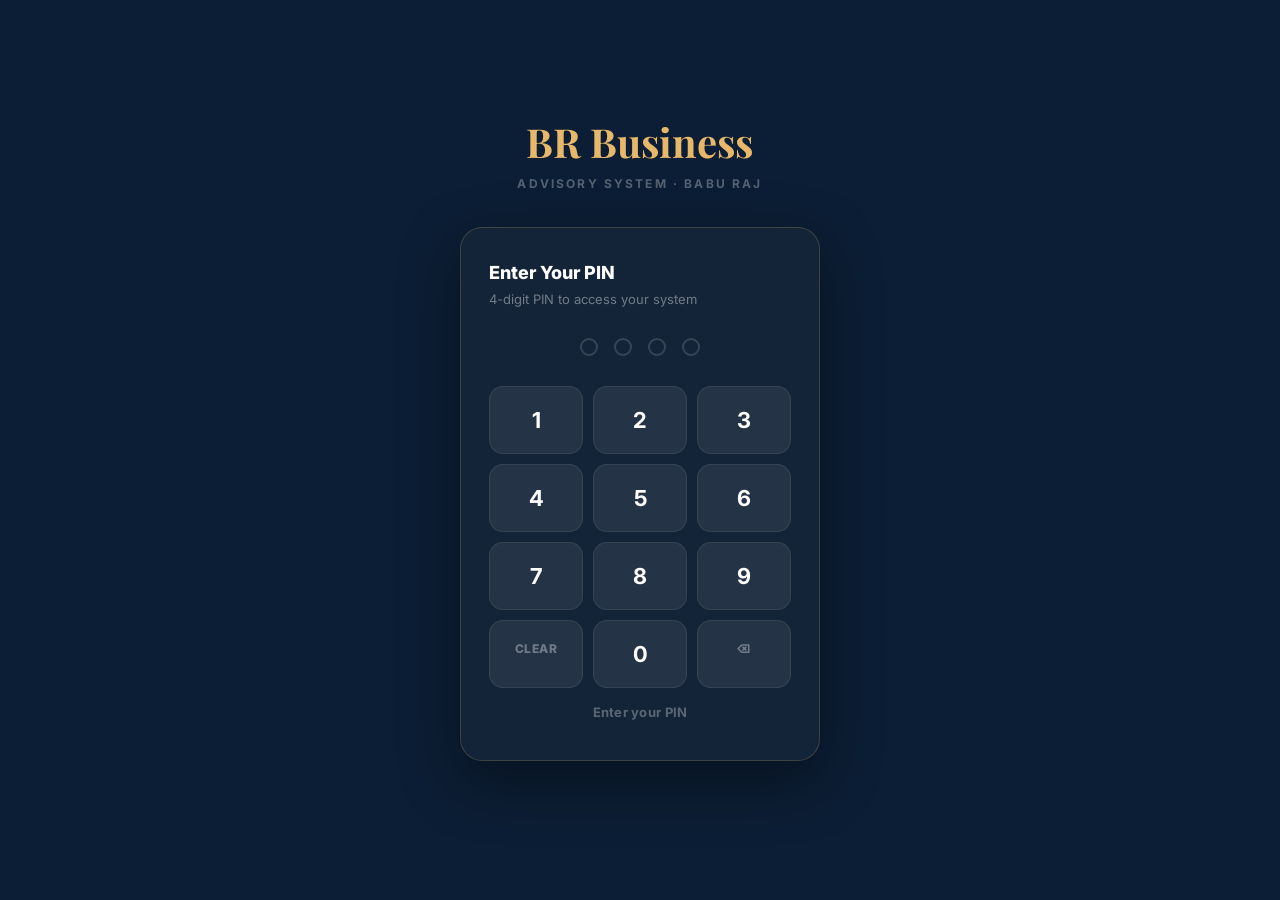
==== calculators.html @ d474d38b "Session 2 — FNA Calculator + Policy Manager" ====
<!DOCTYPE html>
<html lang="en">
<head>
<meta charset="UTF-8">
<meta name="viewport" content="width=device-width,initial-scale=1,maximum-scale=1">
<title>BR Business · Calculators</title>
<link href="https://fonts.googleapis.com/css2?family=Playfair+Display:wght@400;700&family=Inter:wght@400;500;600;700;800&display=swap" rel="stylesheet">
<link rel="stylesheet" href="style.css">
<style>
.calc-hero{background:linear-gradient(135deg,#0F2340,#1A3A5C);border-radius:20px;padding:22px 20px;margin-bottom:16px;color:white;}
.module{background:white;border-radius:16px;border:1.5px solid var(--border);margin-bottom:12px;overflow:hidden;}
.module-head{display:flex;align-items:center;justify-content:space-between;padding:16px 18px;cursor:pointer;user-select:none;}
.module-num{width:32px;height:32px;border-radius:10px;background:var(--navy);color:var(--gold2);font-size:14px;font-weight:800;display:flex;align-items:center;justify-content:center;flex-shrink:0;}
.module-title{font-size:16px;font-weight:800;color:var(--navy);margin-left:12px;flex:1;}
.module-status{font-size:12px;font-weight:700;padding:4px 10px;border-radius:20px;}
.module-body{display:none;padding:0 18px 18px;border-top:1.5px solid var(--border);}
.module-body.open{display:block;}
.result-box{background:linear-gradient(135deg,#0F2340,#1A3A5C);border-radius:14px;padding:18px;margin-top:16px;color:white;}
.result-main{font-family:'Playfair Display',serif;font-size:32px;font-weight:700;color:#E8B86A;line-height:1;}
.result-label{font-size:12px;opacity:0.65;text-transform:uppercase;letter-spacing:0.08em;margin-bottom:6px;font-weight:700;}
.result-sub{font-size:13px;opacity:0.75;margin-top:6px;line-height:1.6;}
.gap-row{display:flex;justify-content:space-between;align-items:center;padding:10px 14px;border-radius:10px;margin-bottom:6px;border:1px solid var(--border);}
.gap-label{font-size:14px;font-weight:700;color:var(--navy);}
.gap-value{font-size:14px;font-weight:800;}
.gap-positive{color:var(--green);}
.gap-negative{color:var(--red);}
.child-block{background:var(--off);border-radius:12px;padding:14px;margin-bottom:10px;border:1px solid var(--border);}
.summary-card{background:linear-gradient(135deg,#0F2340,#1A3A5C);border-radius:20px;padding:22px;color:white;margin-bottom:12px;}
.summary-row{display:flex;justify-content:space-between;align-items:center;padding:10px 0;border-bottom:1px solid rgba(255,255,255,0.08);}
.summary-row:last-child{border-bottom:none;}
.proposal-box{background:linear-gradient(135deg,#1A6B3C,#2E8A52);border-radius:16px;padding:18px;margin-bottom:12px;color:white;}
</style>
</head>
<body>

<div class="toast" id="toast"></div>
<div class="modal-ov" id="mOv">
  <div class="modal"><div class="modal-handle"></div><div id="mBody"></div></div>
</div>

<div class="page">

<!-- CLIENT SELECTOR -->
<div class="st">Client</div>
<div class="card" style="padding:14px;">
  <div style="display:flex;align-items:center;gap:12px;">
    <div style="flex:1;position:relative;">
      <input class="fi" id="clientSearch" placeholder="Search client name..." oninput="searchClient()" autocomplete="off" style="margin-bottom:0;">
      <div id="clientResults" style="display:none;position:absolute;left:0;right:0;background:white;border:1.5px solid var(--border);border-top:none;border-radius:0 0 12px 12px;max-height:180px;overflow-y:auto;z-index:50;box-shadow:0 8px 24px rgba(0,0,0,0.1);"></div>
    </div>
    <button onclick="clearClient()" class="btn btn-o btn-sm">Clear</button>
  </div>
  <div id="selectedClient" style="display:none;margin-top:10px;padding:10px 14px;background:var(--off);border-radius:10px;border:1px solid var(--border);">
    <div style="font-size:15px;font-weight:800;color:var(--navy);" id="scName">—</div>
    <div style="font-size:12px;color:var(--ink3);font-weight:600;margin-top:2px;" id="scSub">—</div>
  </div>
</div>

<!-- HERO -->
<div class="calc-hero">
  <div style="font-size:11px;opacity:0.6;text-transform:uppercase;letter-spacing:0.1em;font-weight:700;margin-bottom:6px;">Financial Needs Analysis</div>
  <div style="font-family:'Playfair Display',serif;font-size:22px;font-weight:700;margin-bottom:6px;">5-Module FNA Calculator</div>
  <div style="font-size:13px;opacity:0.75;line-height:1.7;">Complete all modules then tap Generate Summary to produce a personalised proposal. Save it to the client record with one tap.</div>
</div>

<!-- MODULE 1 — INCOME REPLACEMENT -->
<div class="module" id="mod1">
  <div class="module-head" onclick="toggleMod(1)">
    <div class="module-num">1</div>
    <div class="module-title">Income Replacement</div>
    <span class="module-status" id="s1" style="background:var(--off);color:var(--ink3);">Pending</span>
    <span style="font-size:18px;margin-left:10px;color:var(--ink3);" id="arr1">▼</span>
  </div>
  <div class="module-body" id="mb1">
    <div style="padding-top:16px;">
      <div class="fr2">
        <div class="fg"><label class="fl">Monthly Income (AED)</label><input type="number" class="fi" id="m1_income" placeholder="15000" oninput="calc1()"></div>
        <div class="fg"><label class="fl">Monthly Family Expenses (AED)</label><input type="number" class="fi" id="m1_expenses" placeholder="12000" oninput="calc1()"></div>
      </div>
      <div class="fr2">
        <div class="fg"><label class="fl">Current Age</label><input type="number" class="fi" id="m1_age" placeholder="40" oninput="calc1()"></div>
        <div class="fg"><label class="fl">Age of Youngest Dependant</label><input type="number" class="fi" id="m1_youngest" placeholder="8" oninput="calc1()"></div>
      </div>
      <div class="fr2">
        <div class="fg"><label class="fl">Existing Life Cover (AED)</label><input type="number" class="fi" id="m1_existing" placeholder="0" oninput="calc1()"></div>
        <div class="fg"><label class="fl">Existing Savings (AED)</label><input type="number" class="fi" id="m1_savings" placeholder="0" oninput="calc1()"></div>
      </div>
      <div class="fg">
        <label class="fl">Inflation Rate</label>
        <select class="fs" id="m1_inflation" onchange="calc1()">
          <option value="3.5">UAE Standard — 3.5%</option>
          <option value="4">Conservative — 4%</option>
          <option value="5">Higher — 5%</option>
        </select>
      </div>
      <div id="r1"></div>
    </div>
  </div>
</div>

<!-- MODULE 2 — EDUCATION FUND -->
<div class="module" id="mod2">
  <div class="module-head" onclick="toggleMod(2)">
    <div class="module-num">2</div>
    <div class="module-title">Education Fund</div>
    <span class="module-status" id="s2" style="background:var(--off);color:var(--ink3);">Pending</span>
    <span style="font-size:18px;margin-left:10px;color:var(--ink3);" id="arr2">▼</span>
  </div>
  <div class="module-body" id="mb2">
    <div style="padding-top:16px;">
      <div class="fg">
        <label class="fl">Number of Children</label>
        <div style="display:flex;gap:8px;">
          <button class="btn btn-sm btn-o" onclick="setChildren(1)">1</button>
          <button class="btn btn-sm btn-o" onclick="setChildren(2)">2</button>
          <button class="btn btn-sm btn-o" onclick="setChildren(3)">3</button>
          <button class="btn btn-sm btn-o" onclick="setChildren(4)">4</button>
        </div>
      </div>
      <div id="childrenForms"></div>
      <div id="r2"></div>
    </div>
  </div>
</div>

<!-- MODULE 3 — EMERGENCY FUND -->
<div class="module" id="mod3">
  <div class="module-head" onclick="toggleMod(3)">
    <div class="module-num">3</div>
    <div class="module-title">Emergency Fund Gap</div>
    <span class="module-status" id="s3" style="background:var(--off);color:var(--ink3);">Pending</span>
    <span style="font-size:18px;margin-left:10px;color:var(--ink3);" id="arr3">▼</span>
  </div>
  <div class="module-body" id="mb3">
    <div style="padding-top:16px;">
      <div class="fr2">
        <div class="fg"><label class="fl">Monthly Expenses (AED)</label><input type="number" class="fi" id="m3_exp" placeholder="12000" oninput="calc3()"></div>
        <div class="fg"><label class="fl">Current Liquid Savings (AED)</label><input type="number" class="fi" id="m3_saved" placeholder="0" oninput="calc3()"></div>
      </div>
      <div class="fg">
        <label class="fl">Recommended Buffer</label>
        <select class="fs" id="m3_months" onchange="calc3()">
          <option value="3">3 months (minimum)</option>
          <option value="6" selected>6 months (recommended)</option>
          <option value="12">12 months (secure)</option>
        </select>
      </div>
      <div id="r3"></div>
    </div>
  </div>
</div>

<!-- MODULE 4 — RETIREMENT / RETURN TO HOME -->
<div class="module" id="mod4">
  <div class="module-head" onclick="toggleMod(4)">
    <div class="module-num">4</div>
    <div class="module-title">Retirement / Return-to-Home Fund</div>
    <span class="module-status" id="s4" style="background:var(--off);color:var(--ink3);">Pending</span>
    <span style="font-size:18px;margin-left:10px;color:var(--ink3);" id="arr4">▼</span>
  </div>
  <div class="module-body" id="mb4">
    <div style="padding-top:16px;">
      <div style="background:var(--off);border-radius:10px;padding:12px 14px;margin-bottom:14px;border:1px solid var(--border);">
        <div style="font-size:12px;font-weight:800;color:var(--navy);margin-bottom:4px;">NRI / Expat Planning Note</div>
        <div style="font-size:13px;color:var(--ink3);line-height:1.6;">This module calculates the lump sum needed when you leave UAE — whether for retirement or return to home country. It accounts for the fact that your UAE income stops completely on that day.</div>
      </div>
      <div class="fr2">
        <div class="fg"><label class="fl">Current Age</label><input type="number" class="fi" id="m4_age" placeholder="40" oninput="calc4()"></div>
        <div class="fg"><label class="fl">Target Return/Retirement Age</label><input type="number" class="fi" id="m4_retire" placeholder="60" oninput="calc4()"></div>
      </div>
      <div class="fr2">
        <div class="fg"><label class="fl">Target Monthly Income After (AED)</label><input type="number" class="fi" id="m4_income" placeholder="8000" oninput="calc4()"></div>
        <div class="fg"><label class="fl">Retirement Duration (years)</label><input type="number" class="fi" id="m4_duration" placeholder="25" oninput="calc4()"></div>
      </div>
      <div style="font-size:12px;font-weight:800;color:var(--ink3);text-transform:uppercase;letter-spacing:0.06em;margin:14px 0 8px;">Existing Resources at Retirement</div>
      <div class="fr2">
        <div class="fg"><label class="fl">DEWS / Gratuity (AED)</label><input type="number" class="fi" id="m4_gratuity" placeholder="0" oninput="calc4()"></div>
        <div class="fg"><label class="fl">Property / Assets in Home Country (AED)</label><input type="number" class="fi" id="m4_property" placeholder="0" oninput="calc4()"></div>
      </div>
      <div class="fr2">
        <div class="fg"><label class="fl">Other Savings (AED)</label><input type="number" class="fi" id="m4_other" placeholder="0" oninput="calc4()"></div>
        <div class="fg"><label class="fl">Pension from Home Country (AED/month)</label><input type="number" class="fi" id="m4_pension" placeholder="0" oninput="calc4()"></div>
      </div>
      <div id="r4"></div>
    </div>
  </div>
</div>

<!-- MODULE 5 — COVERAGE GAP SUMMARY -->
<div class="module" id="mod5">
  <div class="module-head" onclick="toggleMod(5)">
    <div class="module-num">5</div>
    <div class="module-title">Coverage Gap Summary</div>
    <span class="module-status" id="s5" style="background:var(--off);color:var(--ink3);">Pending</span>
    <span style="font-size:18px;margin-left:10px;color:var(--ink3);" id="arr5">▼</span>
  </div>
  <div class="module-body" id="mb5">
    <div style="padding-top:16px;">
      <div style="font-size:13px;color:var(--ink3);margin-bottom:14px;line-height:1.6;">Complete Modules 1–4 first. This module pulls together all the gaps into a single client-facing summary with your recommendations.</div>
      <div id="r5"></div>
    </div>
  </div>
</div>

<!-- GENERATE BUTTON -->
<button class="btn btn-g btn-full" onclick="generateSummary()" style="margin-bottom:8px;font-size:16px;padding:16px;">🎯 Generate Complete FNA Summary</button>
<button class="btn btn-o btn-full" onclick="saveToContact()" style="margin-bottom:20px;">💾 Save FNA to Client Record</button>

<!-- SUMMARY OUTPUT -->
<div id="summaryOutput"></div>

</div>

<nav class="nav">
  <button class="nb" onclick="location.href='today.html'"><span class="ni">🏠</span>Today</button>
  <button class="nb" onclick="location.href='crm.html'"><span class="ni">👥</span>CRM</button>
  <button class="nb" onclick="location.href='policies.html'"><span class="ni">📋</span>Policies</button>
  <button class="nb active"><span class="ni">🧮</span>Calculate</button>
  <button class="nb" onclick="comingSoon('Leads')"><span class="ni">🎯</span>Leads</button>
</nav>

<script src="config.js"></script>
<script src="sheets.js"></script>
<script src="logout.js"></script>
<script>

var contacts    = [];
var selectedC   = null;
var numChildren = 2;
var results     = { m1:null, m2:null, m3:null, m4:null };

async function init() {
  await DB.open();
  GS.init();
  contacts = await DB.getAll('contacts');
  setChildren(2);
  toggleMod(1);
}

function comingSoon(n) { toast('📦 ' + n + ' — coming soon'); }

// ── CLIENT SEARCH ─────────────────────────────────
function searchClient() {
  var q   = document.getElementById('clientSearch').value.toLowerCase().trim();
  var res = document.getElementById('clientResults');
  if (q.length < 1) { res.style.display = 'none'; return; }
  var m = contacts.filter(function(c) {
    return c.name.toLowerCase().indexOf(q) > -1 || (c.company||'').toLowerCase().indexOf(q) > -1;
  }).slice(0, 8);
  if (!m.length) { res.style.display = 'none'; return; }
  res.style.display = 'block';
  res.innerHTML = m.map(function(c) {
    return '<div onclick="selectClient(\'' + c.id + '\')" style="padding:12px 16px;cursor:pointer;border-bottom:1px solid var(--border);font-size:14px;font-weight:600;" onmouseover="this.style.background=\'var(--off)\'" onmouseout="this.style.background=\'\'">' +
      c.name + '<span style="color:var(--ink3);font-size:12px;font-weight:400;margin-left:8px;">' + (c.company||'') + '</span></div>';
  }).join('');
}

function selectClient(id) {
  selectedC = contacts.find(function(c) { return c.id === id; });
  document.getElementById('clientResults').style.display = 'none';
  document.getElementById('clientSearch').value = selectedC.name;
  document.getElementById('selectedClient').style.display = 'block';
  document.getElementById('scName').textContent = selectedC.name;
  document.getElementById('scSub').textContent  = (selectedC.company||'') + (selectedC.nationality ? ' · ' + selectedC.nationality : '') + (selectedC.yearsUAE ? ' · ' + selectedC.yearsUAE + ' yrs UAE' : '');
  // Pre-fill where possible
  if (selectedC.incomeBand) document.getElementById('m1_income').value = selectedC.incomeBand;
  var age = selectedC.ageBand ? parseInt(selectedC.ageBand) : 0;
  if (age) { document.getElementById('m1_age').value = age; document.getElementById('m4_age').value = age; }
  var deps = parseInt(selectedC.dependantsUAE || '0') + parseInt(selectedC.dependantsHome || '0');
  if (deps > 0) setChildren(Math.min(deps, 4));
}

function clearClient() {
  selectedC = null;
  document.getElementById('clientSearch').value = '';
  document.getElementById('selectedClient').style.display = 'none';
}

// ── MODULE TOGGLE ─────────────────────────────────
function toggleMod(n) {
  var body = document.getElementById('mb' + n);
  var arr  = document.getElementById('arr' + n);
  var open = body.classList.contains('open');
  body.classList.toggle('open', !open);
  arr.textContent = open ? '▼' : '▲';
}

// ── MODULE 1 — INCOME REPLACEMENT ────────────────
function calc1() {
  var income   = parseFloat(document.getElementById('m1_income').value)   || 0;
  var expenses = parseFloat(document.getElementById('m1_expenses').value) || 0;
  var age      = parseFloat(document.getElementById('m1_age').value)      || 40;
  var youngest = parseFloat(document.getElementById('m1_youngest').value) || 8;
  var existing = parseFloat(document.getElementById('m1_existing').value) || 0;
  var savings  = parseFloat(document.getElementById('m1_savings').value)  || 0;
  var inflation= parseFloat(document.getElementById('m1_inflation').value)|| 3.5;

  if (!income || !expenses) { document.getElementById('r1').innerHTML = ''; return; }

  var yearsNeeded   = Math.max(0, 18 - youngest + (25 - Math.max(25, age)));
  yearsNeeded       = Math.max(yearsNeeded, 10);
  var grossNeed     = expenses * 12 * yearsNeeded * (1 + inflation/100 * yearsNeeded/2);
  var netGap        = Math.max(0, grossNeed - existing - savings);
  var monthlyPremEstimate = Math.round(netGap * 0.002);

  results.m1 = { grossNeed:Math.round(grossNeed), netGap:Math.round(netGap), yearsNeeded:Math.round(yearsNeeded), monthlyPremEstimate:monthlyPremEstimate };
  updateStatus(1, netGap > 0);

  document.getElementById('r1').innerHTML =
    '<div class="result-box">' +
      '<div class="result-label">Income Replacement Gap</div>' +
      '<div class="result-main">AED ' + Math.round(netGap).toLocaleString() + '</div>' +
      '<div class="result-sub">' +
        'Coverage needed for ' + Math.round(yearsNeeded) + ' years · ' +
        'Gross need: AED ' + Math.round(grossNeed).toLocaleString() + '<br>' +
        'Less existing cover + savings: AED ' + (existing + savings).toLocaleString() + '<br>' +
        '<strong>Net gap: AED ' + Math.round(netGap).toLocaleString() + '</strong><br>' +
        'Est. monthly premium: AED ' + monthlyPremEstimate.toLocaleString() +
      '</div>' +
    '</div>' +
    (netGap > 0 ?
      '<div style="background:var(--amber2);border-radius:10px;padding:12px 14px;margin-top:10px;border:1px solid #F5D5A0;">' +
        '<div style="font-size:12px;font-weight:800;color:var(--amber);margin-bottom:4px;">KEY QUESTION FOR CLIENT</div>' +
        '<div style="font-size:13px;color:var(--ink2);font-style:italic;line-height:1.6;">"If you were unable to work tomorrow — how long could your family maintain this lifestyle without your income? Our calculation shows a gap of AED ' + Math.round(netGap).toLocaleString() + '. Would you like to close that gap?"</div>' +
      '</div>' : '');
}

// ── MODULE 2 — EDUCATION FUND ─────────────────────
var EDU_COSTS = {
  india:     { label:'India 🇮🇳',      annual: 30000 },
  uae:       { label:'UAE 🇦🇪',        annual: 65000 },
  uk:        { label:'UK 🇬🇧',         annual: 130000 },
  usa:       { label:'USA 🇺🇸',        annual: 160000 },
  australia: { label:'Australia 🇦🇺',  annual: 110000 },
  canada:    { label:'Canada 🇨🇦',     annual: 95000  },
  custom:    { label:'Custom',          annual: 0      }
};

function setChildren(n) {
  numChildren = n;
  document.querySelectorAll('.ch-count-btn').forEach(function(b) {
    b.style.background = parseInt(b.textContent) === n ? 'var(--navy)' : '';
    b.style.color      = parseInt(b.textContent) === n ? 'white' : '';
  });
  var f = document.getElementById('childrenForms');
  f.innerHTML = '';
  for (var i = 1; i <= n; i++) {
    f.innerHTML += buildChildForm(i);
  }
  document.querySelectorAll('[onclick*="setChildren"]').forEach(function(b) {
    b.style.background = b.textContent.trim() === String(n) ? 'var(--navy)' : '';
    b.style.color      = b.textContent.trim() === String(n) ? 'white' : '';
  });
  calc2();
}

function buildChildForm(i) {
  var opts = Object.keys(EDU_COSTS).map(function(k) {
    return '<option value="' + k + '">' + EDU_COSTS[k].label + ' — AED ' + EDU_COSTS[k].annual.toLocaleString() + '/yr</option>';
  }).join('');
  return '<div class="child-block">' +
    '<div style="font-size:14px;font-weight:800;color:var(--navy);margin-bottom:12px;">Child ' + i + '</div>' +
    '<div class="fr2">' +
      '<div class="fg"><label class="fl">Current Age</label><input type="number" class="fi ch-age" id="c' + i + '_age" placeholder="' + (i*3) + '" oninput="calc2()" min="0" max="17"></div>' +
      '<div class="fg"><label class="fl">University Start Age</label><input type="number" class="fi" id="c' + i + '_uni" placeholder="18" value="18" oninput="calc2()"></div>' +
    '</div>' +
    '<div class="fg"><label class="fl">Study Destination</label>' +
      '<select class="fs" id="c' + i + '_dest" onchange="updateCost(' + i + ')">' + opts + '</select>' +
    '</div>' +
    '<div class="fr2">' +
      '<div class="fg"><label class="fl">Annual Cost (AED)</label><input type="number" class="fi" id="c' + i + '_cost" placeholder="65000" oninput="calc2()"></div>' +
      '<div class="fg"><label class="fl">Study Duration (years)</label><input type="number" class="fi" id="c' + i + '_yrs" placeholder="4" value="4" oninput="calc2()"></div>' +
    '</div>' +
  '</div>';
}

function updateCost(i) {
  var dest = document.getElementById('c' + i + '_dest').value;
  var cost = EDU_COSTS[dest] ? EDU_COSTS[dest].annual : 0;
  if (cost > 0) document.getElementById('c' + i + '_cost').value = cost;
  calc2();
}

function calc2() {
  var totalToday = 0, totalInflated = 0, totalMonthly = 0;
  var childSummaries = [];
  var overlapWarning = false;
  var uniYears = [];

  for (var i = 1; i <= numChildren; i++) {
    var ageEl  = document.getElementById('c' + i + '_age');
    var uniEl  = document.getElementById('c' + i + '_uni');
    var costEl = document.getElementById('c' + i + '_cost');
    var yrsEl  = document.getElementById('c' + i + '_yrs');
    if (!ageEl) continue;
    var age     = parseFloat(ageEl.value)  || 0;
    var uniAge  = parseFloat(uniEl.value)  || 18;
    var cost    = parseFloat(costEl.value) || 65000;
    var dur     = parseFloat(yrsEl.value)  || 4;
    var yrsLeft = Math.max(0, uniAge - age);
    var eduInfl = 0.07;
    var todayCost    = cost * dur;
    var inflatedCost = cost * dur * Math.pow(1 + eduInfl, yrsLeft);
    var monthly      = inflatedCost / Math.max(1, yrsLeft * 12);
    totalToday    += todayCost;
    totalInflated += inflatedCost;
    totalMonthly  += monthly;
    uniYears.push({ start: new Date().getFullYear() + yrsLeft, end: new Date().getFullYear() + yrsLeft + dur });
    childSummaries.push({
      num:i, age:age, uniAge:uniAge, yrsLeft:yrsLeft,
      todayCost:Math.round(todayCost), inflatedCost:Math.round(inflatedCost),
      monthly:Math.round(monthly)
    });
  }
  // Check overlap
  for (var a = 0; a < uniYears.length; a++) {
    for (var b = a+1; b < uniYears.length; b++) {
      if (uniYears[a].start < uniYears[b].end && uniYears[b].start < uniYears[a].end) overlapWarning = true;
    }
  }

  if (!childSummaries.length || totalToday === 0) { document.getElementById('r2').innerHTML = ''; return; }

  results.m2 = { totalToday:Math.round(totalToday), totalInflated:Math.round(totalInflated), totalMonthly:Math.round(totalMonthly), children:childSummaries };
  updateStatus(2, true);

  var html = '<div class="result-box" style="margin-top:16px;">' +
    '<div class="result-label">Total Education Liability</div>' +
    '<div class="result-main">AED ' + Math.round(totalInflated).toLocaleString() + '</div>' +
    '<div class="result-sub">Today\'s money: AED ' + Math.round(totalToday).toLocaleString() + '<br>Monthly savings needed: AED ' + Math.round(totalMonthly).toLocaleString() + '</div>' +
  '</div>';

  childSummaries.forEach(function(c) {
    html += '<div style="background:var(--off);border-radius:10px;padding:12px 14px;margin-top:8px;border:1px solid var(--border);">' +
      '<div style="font-size:13px;font-weight:800;color:var(--navy);margin-bottom:4px;">Child ' + c.num + ' — ' + c.yrsLeft + ' years until university</div>' +
      '<div style="font-size:13px;color:var(--ink2);">Inflated cost: AED ' + c.inflatedCost.toLocaleString() + ' · Monthly: AED ' + c.monthly.toLocaleString() + '</div>' +
    '</div>';
  });

  if (overlapWarning) {
    html += '<div style="background:var(--red2);border-radius:10px;padding:12px 14px;margin-top:8px;border:1px solid #F5C0C0;">' +
      '<div style="font-size:12px;font-weight:800;color:var(--red);margin-bottom:4px;">⚠️ OVERLAP DETECTED</div>' +
      '<div style="font-size:13px;color:var(--ink2);">Two or more children will be in university at the same time. Peak monthly cost doubles during this period. Plan for this now.</div>' +
    '</div>';
  }
  document.getElementById('r2').innerHTML = html;
}

// ── MODULE 3 — EMERGENCY FUND ─────────────────────
function calc3() {
  var exp    = parseFloat(document.getElementById('m3_exp').value)   || 0;
  var saved  = parseFloat(document.getElementById('m3_saved').value) || 0;
  var months = parseFloat(document.getElementById('m3_months').value)|| 6;
  if (!exp) { document.getElementById('r3').innerHTML = ''; return; }
  var target = exp * months;
  var gap    = Math.max(0, target - saved);
  results.m3 = { target:Math.round(target), saved:Math.round(saved), gap:Math.round(gap), months:months };
  updateStatus(3, true);
  document.getElementById('r3').innerHTML =
    '<div class="result-box" style="margin-top:16px;">' +
      '<div class="result-label">Emergency Fund Gap</div>' +
      '<div class="result-main">AED ' + Math.round(gap).toLocaleString() + '</div>' +
      '<div class="result-sub">' +
        'Target (' + months + ' months): AED ' + Math.round(target).toLocaleString() + '<br>' +
        'Currently saved: AED ' + Math.round(saved).toLocaleString() + '<br>' +
        (gap > 0 ? '<strong>Gap to close: AED ' + Math.round(gap).toLocaleString() + '</strong>' : '✅ Emergency fund is adequate') +
      '</div>' +
    '</div>';
}

// ── MODULE 4 — RETIREMENT ─────────────────────────
function calc4() {
  var age      = parseFloat(document.getElementById('m4_age').value)     || 40;
  var retire   = parseFloat(document.getElementById('m4_retire').value)  || 60;
  var income   = parseFloat(document.getElementById('m4_income').value)  || 8000;
  var duration = parseFloat(document.getElementById('m4_duration').value)|| 25;
  var gratuity = parseFloat(document.getElementById('m4_gratuity').value)|| 0;
  var property = parseFloat(document.getElementById('m4_property').value)|| 0;
  var other    = parseFloat(document.getElementById('m4_other').value)   || 0;
  var pension  = parseFloat(document.getElementById('m4_pension').value) || 0;
  if (!income) { document.getElementById('r4').innerHTML = ''; return; }
  var yearsToRetire = Math.max(0, retire - age);
  var inflatedIncome= income * Math.pow(1.035, yearsToRetire);
  var pensionLumpsum= pension * 12 * duration;
  var totalNeed     = inflatedIncome * 12 * duration;
  var totalResources= gratuity + property + other + pensionLumpsum;
  var gap           = Math.max(0, totalNeed - totalResources);
  var monthlyNeeded = gap / Math.max(1, yearsToRetire * 12);
  results.m4 = { totalNeed:Math.round(totalNeed), totalResources:Math.round(totalResources), gap:Math.round(gap), monthlyNeeded:Math.round(monthlyNeeded), yearsToRetire:yearsToRetire };
  updateStatus(4, true);
  document.getElementById('r4').innerHTML =
    '<div class="result-box" style="margin-top:16px;">' +
      '<div class="result-label">Retirement / Return-to-Home Gap</div>' +
      '<div class="result-main">AED ' + Math.round(gap).toLocaleString() + '</div>' +
      '<div class="result-sub">' +
        'Years to retirement: ' + yearsToRetire + '<br>' +
        'Total fund needed: AED ' + Math.round(totalNeed).toLocaleString() + '<br>' +
        'Existing resources: AED ' + Math.round(totalResources).toLocaleString() + '<br>' +
        '<strong>Gap: AED ' + Math.round(gap).toLocaleString() + '</strong><br>' +
        'Monthly savings needed: AED ' + Math.round(monthlyNeeded).toLocaleString() +
      '</div>' +
    '</div>';
}

// ── MODULE 5 + SUMMARY ────────────────────────────
function updateStatus(n, done) {
  var el = document.getElementById('s' + n);
  el.textContent = done ? 'Done ✓' : 'Pending';
  el.style.background = done ? 'var(--green2)' : 'var(--off)';
  el.style.color      = done ? 'var(--green)' : 'var(--ink3)';
  showMod5Preview();
}

function showMod5Preview() {
  var el  = document.getElementById('r5');
  var any = results.m1 || results.m2 || results.m3 || results.m4;
  if (!any) { el.innerHTML = '<div style="font-size:13px;color:var(--ink3);">Complete modules above to see summary here.</div>'; return; }

  var rows = '';
  if (results.m1) rows += gapRow('Income Replacement', results.m1.netGap);
  if (results.m2) rows += gapRow('Education Fund', results.m2.totalInflated);
  if (results.m3) rows += gapRow('Emergency Fund', results.m3.gap);
  if (results.m4) rows += gapRow('Retirement Fund', results.m4.gap);

  var total = (results.m1 ? results.m1.netGap : 0) +
              (results.m2 ? results.m2.totalInflated : 0) +
              (results.m3 ? results.m3.gap : 0) +
              (results.m4 ? results.m4.gap : 0);

  el.innerHTML = rows +
    '<div class="gap-row" style="background:var(--navy);margin-top:4px;">' +
      '<div style="font-size:15px;font-weight:800;color:white;">TOTAL PROTECTION GAP</div>' +
      '<div style="font-size:18px;font-weight:800;color:#E8B86A;">AED ' + Math.round(total).toLocaleString() + '</div>' +
    '</div>';
  updateStatus(5, total > 0);
}

function gapRow(label, value) {
  return '<div class="gap-row">' +
    '<div class="gap-label">' + label + '</div>' +
    '<div class="gap-value ' + (value > 0 ? 'gap-negative' : 'gap-positive') + '">AED ' + Math.round(value||0).toLocaleString() + '</div>' +
  '</div>';
}

function generateSummary() {
  var total = (results.m1 ? results.m1.netGap : 0) +
              (results.m2 ? results.m2.totalInflated : 0) +
              (results.m3 ? results.m3.gap : 0) +
              (results.m4 ? results.m4.gap : 0);

  if (total === 0) { toast('Complete at least one module first'); return; }

  var clientName = selectedC ? selectedC.name : 'Your Client';
  var recPremium = Math.round((results.m1 ? results.m1.monthlyPremEstimate : 0) +
                              (results.m2 ? results.m2.totalMonthly * 0.5 : 0) +
                              (results.m3 ? results.m3.gap / 60 : 0) +
                              (results.m4 ? results.m4.monthlyNeeded * 0.3 : 0));

  var html =
    '<div class="summary-card">' +
      '<div style="font-size:11px;opacity:0.6;text-transform:uppercase;letter-spacing:0.1em;font-weight:700;margin-bottom:6px;">Financial Needs Analysis</div>' +
      '<div style="font-family:Playfair Display,serif;font-size:24px;font-weight:700;margin-bottom:4px;">' + clientName + '</div>' +
      '<div style="font-size:12px;opacity:0.6;margin-bottom:18px;">' + new Date().toLocaleDateString('en-GB',{day:'numeric',month:'long',year:'numeric'}) + ' · Prepared by Babu Raj · Cert CII 99%</div>' +
      (results.m1 ? '<div class="summary-row"><span style="opacity:0.75;font-size:14px;">Income Replacement Gap</span><span style="font-weight:800;color:#E8B86A;">AED ' + results.m1.netGap.toLocaleString() + '</span></div>' : '') +
      (results.m2 ? '<div class="summary-row"><span style="opacity:0.75;font-size:14px;">Education Fund (' + results.m2.children.length + ' child' + (results.m2.children.length>1?'ren':'') + ')</span><span style="font-weight:800;color:#E8B86A;">AED ' + results.m2.totalInflated.toLocaleString() + '</span></div>' : '') +
      (results.m3 ? '<div class="summary-row"><span style="opacity:0.75;font-size:14px;">Emergency Fund Gap</span><span style="font-weight:800;color:#E8B86A;">AED ' + results.m3.gap.toLocaleString() + '</span></div>' : '') +
      (results.m4 ? '<div class="summary-row"><span style="opacity:0.75;font-size:14px;">Retirement / Return-to-Home</span><span style="font-weight:800;color:#E8B86A;">AED ' + results.m4.gap.toLocaleString() + '</span></div>' : '') +
      '<div class="summary-row" style="border-top:1px solid rgba(255,255,255,0.2);padding-top:14px;margin-top:4px;">' +
        '<span style="font-size:16px;font-weight:800;">TOTAL PROTECTION GAP</span>' +
        '<span style="font-family:Playfair Display,serif;font-size:28px;font-weight:700;color:#E8B86A;">AED ' + Math.round(total).toLocaleString() + '</span>' +
      '</div>' +
    '</div>' +
    '<div class="proposal-box">' +
      '<div style="font-size:11px;opacity:0.8;text-transform:uppercase;letter-spacing:0.1em;font-weight:700;margin-bottom:10px;">My Recommendation</div>' +
      '<div style="font-size:14px;line-height:1.8;margin-bottom:16px;">Based on your complete financial picture, I recommend addressing your protection gap with a structured plan starting at <strong>AED ' + recPremium.toLocaleString() + '/month</strong>. This is approximately <strong>' + (selectedC && selectedC.incomeBand ? Math.round(recPremium/parseFloat(selectedC.incomeBand)*100) : '?') + '%</strong> of your monthly income — within the recommended 10–15% range.</div>' +
      '<div style="font-size:13px;opacity:0.9;font-style:italic;">"Does this feel like the right protection for your family?"</div>' +
    '</div>' +
    '<div style="display:flex;gap:8px;flex-wrap:wrap;">' +
      (selectedC && selectedC.phone ?
        '<a href="' + U.waLink(selectedC.phone, 'Dear ' + clientName + ', here is a summary of your Financial Needs Analysis completed today. Your total protection gap is AED ' + Math.round(total).toLocaleString() + '. I will send the full details shortly. — Babu Raj, Cert CII') + '" target="_blank" class="btn btn-wa">💬 WhatsApp Summary</a>' : '') +
      '<button onclick="saveToContact()" class="btn btn-p">💾 Save to Record</button>' +
      '<button onclick="resetFNA()" class="btn btn-o">🔄 New FNA</button>' +
    '</div>';

  document.getElementById('summaryOutput').innerHTML = html;
  document.getElementById('summaryOutput').scrollIntoView({behavior:'smooth'});
  toast('✅ FNA Summary generated');
}

async function saveToContact() {
  if (!selectedC) { toast('Please select a client first'); return; }
  var total = (results.m1 ? results.m1.netGap : 0) +
              (results.m2 ? results.m2.totalInflated : 0) +
              (results.m3 ? results.m3.gap : 0) +
              (results.m4 ? results.m4.gap : 0);
  var fna = {
    id: U.id(), contactId: selectedC.id, contactName: selectedC.name,
    date: U.today(), incomeGap: results.m1 ? results.m1.netGap : 0,
    educationGap: results.m2 ? results.m2.totalInflated : 0,
    emergencyGap: results.m3 ? results.m3.gap : 0,
    retirementGap: results.m4 ? results.m4.gap : 0,
    totalGap: Math.round(total), created: new Date().toISOString()
  };
  await DB.put('fna', fna);
  GS.addToQueue('append', SHEETS.fna, [fna.id, fna.contactId, fna.contactName, fna.date, fna.incomeGap, fna.educationGap, fna.emergencyGap, fna.retirementGap, fna.totalGap, '', '', '', '', '', '']);
  // Log interaction
  var log = { id:U.id(), contactId:selectedC.id, contact:selectedC.name, date:U.today(), time:U.now(), dayOfWeek:U.dayOfWeek(), hora:getHora().current.name, channel:'Meeting', tags:['Needs FNA','FNA Completed'], note:'FNA completed. Total protection gap: AED ' + Math.round(total).toLocaleString(), next:'Present proposal', followup:'', created:new Date().toISOString() };
  await DB.put('logs', log);
  toast('✅ FNA saved to ' + selectedC.name + '\'s record');
}

function resetFNA() {
  results = {m1:null,m2:null,m3:null,m4:null};
  ['m1_income','m1_expenses','m1_age','m1_youngest','m1_existing','m1_savings',
   'm3_exp','m3_saved','m4_age','m4_retire','m4_income','m4_duration',
   'm4_gratuity','m4_property','m4_other','m4_pension'].forEach(function(id) {
    var el = document.getElementById(id); if (el) el.value = '';
  });
  [1,2,3,4,5].forEach(function(n) {
    document.getElementById('r'+n).innerHTML = '';
    updateStatus(n, false);
  });
  document.getElementById('summaryOutput').innerHTML = '';
  setChildren(2);
  toast('FNA reset');
}

function openMod(html)  { document.getElementById('mBody').innerHTML = html; document.getElementById('mOv').classList.add('open'); }
function closeMod()     { document.getElementById('mOv').classList.remove('open'); }
document.getElementById('mOv').addEventListener('click', function(e) { if (e.target === document.getElementById('mOv')) closeMod(); });
function toast(msg, dur) { dur=dur||2500; var t=document.getElementById('toast'); t.textContent=msg; t.classList.add('show'); setTimeout(function(){t.classList.remove('show');},dur); }

init();
</script>
</body>
</html>
---- style.css ----
/* ═══════════════════════════════════════════════════
   BR BUSINESS SYSTEM — MASTER STYLESHEET v2
   Sharp · Professional · High Contrast
   ═══════════════════════════════════════════════════ */

:root {
  /* Core palette */
  --navy:   #0F2340;
  --navy2:  #1A3A5C;
  --navy3:  #244E7A;
  --gold:   #D4922A;
  --gold2:  #E8B86A;
  --gold3:  #F5D898;
  --white:  #FFFFFF;
  --off:    #F4F0EA;
  --bg:     #EEE8DE;
  --bg2:    #F9F6F1;
  --ink:    #0A0A0A;
  --ink2:   #1A1A1A;
  --ink3:   #4A4A4A;
  --ink4:   #888888;
  --border: rgba(10,10,10,0.12);
  --shadow: rgba(10,10,10,0.10);

  /* Status colours */
  --green:  #1A6B3C;
  --green2: #E6F4EC;
  --amber:  #B5610A;
  --amber2: #FEF3E6;
  --red:    #A01A1A;
  --red2:   #FDEAEA;
  --blue:   #1A3A7A;
  --blue2:  #E6EEFF;
  --sage:   #2A6B4A;
  --purple: #4A1A7A;

  /* External */
  --wa:     #128C7E;
  --wa2:    #E6F7F5;
  --li:     #0A66C2;
  --li2:    #E6F0FB;

  /* Spacing */
  --r20:    20px;
  --r16:    16px;
  --r12:    12px;
  --r8:     8px;
}

* { box-sizing:border-box; margin:0; padding:0; -webkit-tap-highlight-color:transparent; }
html { scroll-behavior:smooth; }

body {
  background: var(--bg);
  color: var(--ink);
  font-family: 'Inter', 'Nunito', sans-serif;
  font-size: 15px;
  line-height: 1.6;
  min-height: 100vh;
  padding-bottom: 80px;
  -webkit-font-smoothing: antialiased;
}

/* ── NAVIGATION ─────────────────────────────────────── */
.nav {
  position: fixed; bottom:0; left:0; right:0;
  background: var(--navy);
  display: flex; z-index:100;
  box-shadow: 0 -1px 0 rgba(255,255,255,0.06), 0 -4px 24px rgba(0,0,0,0.35);
  padding-bottom: env(safe-area-inset-bottom);
}
.nb {
  flex:1; padding:11px 4px 9px;
  text-align:center;
  color: rgba(255,255,255,0.35);
  font-size: 10px; font-weight:700;
  letter-spacing: 0.06em; text-transform:uppercase;
  cursor:pointer; border:none; background:none;
  transition: all 0.2s; font-family:inherit;
}
.nb.active { color: var(--gold2); }
.nb:active { opacity:0.7; }
.ni {
  font-size:20px; display:block;
  margin-bottom:3px; line-height:1;
}

/* ── LOGOUT BUTTON ──────────────────────────────────── */
.logout-btn {
  position: fixed; top:14px; right:14px;
  background: rgba(255,255,255,0.08);
  border: 1px solid rgba(255,255,255,0.15);
  border-radius: 20px; padding:5px 12px;
  color: rgba(255,255,255,0.6);
  font-size:12px; font-weight:700;
  cursor:pointer; z-index:50;
  font-family:inherit;
  display:none;
}
.logout-btn.visible { display:block; }

/* ── PAGE ───────────────────────────────────────────── */
.page { padding:16px 16px 20px; max-width:640px; margin:0 auto; }

/* ── TABS ───────────────────────────────────────────── */
.tabs {
  display:flex; gap:6px; margin-bottom:16px;
  overflow-x:auto; padding-bottom:2px;
  -webkit-overflow-scrolling:touch;
  scrollbar-width:none;
}
.tabs::-webkit-scrollbar { display:none; }
.tab {
  padding:9px 16px; border-radius:24px;
  font-size:13px; font-weight:700;
  white-space:nowrap; cursor:pointer;
  border: 1.5px solid var(--border);
  background: var(--white); color: var(--ink3);
  transition: all 0.18s; flex-shrink:0;
  letter-spacing:0.01em;
}
.tab.active {
  background: var(--navy); color: var(--white);
  border-color: var(--navy);
  box-shadow: 0 2px 8px rgba(15,35,64,0.25);
}
.panel { display:none; }
.panel.active { display:block; }

/* ── TOGGLE ─────────────────────────────────────────── */
.toggle-bar {
  display:flex; background:var(--navy);
  border-radius:14px; padding:4px; margin-bottom:16px;
  box-shadow: 0 2px 12px rgba(15,35,64,0.2);
}
.toggle-btn {
  flex:1; padding:11px; text-align:center;
  border-radius:11px;
  font-size:13px; font-weight:700;
  cursor:pointer; border:none;
  background:transparent; color:rgba(255,255,255,0.4);
  transition:all 0.18s; font-family:inherit;
  letter-spacing:0.01em;
}
.toggle-btn.active {
  background: var(--gold);
  color: var(--white);
  box-shadow: 0 2px 8px rgba(212,146,42,0.4);
}

/* ── CARDS ──────────────────────────────────────────── */
.card {
  background: var(--white);
  border-radius: var(--r16);
  padding: 18px; margin-bottom:12px;
  border: 1px solid var(--border);
  box-shadow: 0 1px 4px var(--shadow), 0 4px 16px rgba(0,0,0,0.04);
}
.card-t {
  font-family: 'Playfair Display', serif;
  font-size:20px; font-weight:700;
  color: var(--navy); margin-bottom:6px;
  letter-spacing:-0.3px;
}
.card-s {
  font-size:13px; color:var(--ink3);
  margin-bottom:14px; line-height:1.6;
}

/* ── HERO ───────────────────────────────────────────── */
.hero {
  border-radius: var(--r20);
  padding: 22px 20px;
  margin-bottom: 14px;
  color: var(--white);
  position:relative; overflow:hidden;
}
.hero::after {
  content:''; position:absolute;
  top:-60px; right:-60px;
  width:180px; height:180px;
  background:rgba(255,255,255,0.04);
  border-radius:50%;
}

/* ── SECTION TITLES ─────────────────────────────────── */
.st {
  font-size:11px; font-weight:800;
  letter-spacing:0.1em; text-transform:uppercase;
  color: var(--ink3); margin:20px 0 10px;
  display:flex; align-items:center; gap:10px;
}
.st::after {
  content:''; flex:1; height:1.5px;
  background: var(--border);
}

/* ── STATS ──────────────────────────────────────────── */
.stats2 { display:grid; grid-template-columns:1fr 1fr; gap:8px; margin-bottom:12px; }
.stats4 { display:grid; grid-template-columns:repeat(4,1fr); gap:6px; margin-bottom:12px; }
.stats5 { display:grid; grid-template-columns:repeat(5,1fr); gap:6px; margin-bottom:12px; }
.stat {
  background: var(--off);
  border-radius: var(--r12);
  padding: 14px 10px; text-align:center;
  border: 1px solid var(--border);
}
.sv {
  font-family:'Playfair Display',serif;
  font-size:24px; font-weight:700;
  color: var(--gold); line-height:1;
}
.sl {
  font-size:11px; color:var(--ink3);
  margin-top:5px; font-weight:600;
  letter-spacing:0.02em; line-height:1.3;
}

/* ── FORMS ──────────────────────────────────────────── */
.fg { margin-bottom:14px; }
.fl {
  font-size:11px; font-weight:800;
  color: var(--ink3); text-transform:uppercase;
  letter-spacing:0.08em; margin-bottom:6px;
  display:block;
}
.fi, .fs, .ft {
  width:100%; padding:13px 15px;
  border: 1.5px solid var(--border);
  border-radius: var(--r12);
  font-family:'Inter',sans-serif;
  font-size:15px; font-weight:500;
  color: var(--ink); background: var(--white);
  outline:none; transition:border-color 0.18s;
}
.fi:focus, .fs:focus, .ft:focus {
  border-color: var(--navy2);
  box-shadow: 0 0 0 3px rgba(26,58,92,0.1);
}
.ft { resize:vertical; min-height:80px; }
.fr2 { display:grid; grid-template-columns:1fr 1fr; gap:12px; }

/* ── BUTTONS ────────────────────────────────────────── */
.btn {
  padding:13px 20px; border-radius:var(--r12);
  font-family:'Inter',sans-serif;
  font-size:15px; font-weight:700;
  cursor:pointer; border:none;
  transition:all 0.15s; display:inline-block;
  text-align:center; letter-spacing:0.01em;
}
.btn:active { transform:scale(0.97); opacity:0.9; }
.btn-full { width:100%; display:block; }
.btn-p  { background:var(--navy);  color:var(--white); box-shadow:0 2px 8px rgba(15,35,64,0.25); }
.btn-g  { background:var(--gold);  color:var(--white); box-shadow:0 2px 8px rgba(212,146,42,0.3); }
.btn-s  { background:var(--sage);  color:var(--white); }
.btn-r  { background:var(--red);   color:var(--white); }
.btn-wa { background:var(--wa);    color:var(--white); }
.btn-li { background:var(--li);    color:var(--white); }
.btn-o  { background:transparent;  border:1.5px solid var(--border); color:var(--ink2); }
.btn-sm { padding:8px 14px; font-size:13px; border-radius:var(--r8); }
.btn-xs { padding:5px 10px; font-size:11px; border-radius:6px; }
.btn-row { display:flex; gap:8px; margin-top:10px; flex-wrap:wrap; }

/* ── ACTION BUTTONS ─────────────────────────────────── */
.act-btn {
  display:inline-flex; align-items:center;
  justify-content:center; gap:5px;
  padding:9px 14px; border-radius:var(--r8);
  font-size:13px; font-weight:700;
  cursor:pointer; border:none; text-decoration:none;
  transition:all 0.15s; font-family:inherit;
}
.act-btn:active { transform:scale(0.96); }
.act-wa   { background:var(--wa2); color:var(--wa); }
.act-call { background:var(--blue2); color:var(--blue); }
.act-log  { background:var(--off); color:var(--ink2); border:1px solid var(--border); }
.act-fna  { background:var(--amber2); color:var(--amber); }

/* ── BADGES ─────────────────────────────────────────── */
.badge {
  display:inline-block; padding:4px 11px;
  border-radius:20px; font-size:11px;
  font-weight:800; text-transform:uppercase;
  letter-spacing:0.05em;
}
.b-cold     { background:var(--blue2);   color:var(--blue); }
.b-warm     { background:var(--amber2);  color:var(--amber); }
.b-hot      { background:var(--red2);    color:var(--red); }
.b-client   { background:var(--green2);  color:var(--green); }
.b-referral { background:#F0E6FF;        color:var(--purple); }
.b-proposal { background:var(--amber2);  color:var(--amber); }
.b-green    { background:var(--green2);  color:var(--green); }
.b-red      { background:var(--red2);    color:var(--red); }
.b-amber    { background:var(--amber2);  color:var(--amber); }
.b-blue     { background:var(--blue2);   color:var(--blue); }

/* ── CONTACT CARD ───────────────────────────────────── */
.cc {
  background: var(--white);
  border: 1.5px solid var(--border);
  border-radius: var(--r16);
  padding:16px; margin-bottom:10px;
  box-shadow: 0 2px 8px rgba(0,0,0,0.04);
}
.cc-name { font-size:17px; font-weight:800; color:var(--navy); letter-spacing:-0.2px; }
.cc-sub  { font-size:13px; color:var(--ink3); margin-top:2px; font-weight:500; }
.cc-score {
  display:flex; align-items:center; justify-content:center;
  width:40px; height:40px; border-radius:10px;
  font-size:15px; font-weight:800; flex-shrink:0;
}
.score-high { background:var(--green2); color:var(--green); }
.score-mid  { background:var(--amber2); color:var(--amber); }
.score-low  { background:var(--off);    color:var(--ink3); }

/* ── PRODUCT TAGS ───────────────────────────────────── */
.prod-b {
  display:inline-block; padding:3px 9px;
  border-radius:6px; font-size:11px;
  font-weight:700; margin:2px;
  letter-spacing:0.02em;
}
.p-life { background:#E6EEFF; color:#1A3A7A; }
.p-inv  { background:#E6F4EC; color:#1A6B3C; }
.p-sav  { background:#FEF3E6; color:#B5610A; }
.p-sme  { background:#FDE6F0; color:#7A1A4A; }
.p-grp  { background:#E6F0FF; color:#1A3A7A; }

/* ── LOG ITEMS ──────────────────────────────────────── */
.log-item {
  padding:14px;
  border-bottom:1px solid var(--border);
}
.log-item:last-child { border-bottom:none; }
.log-d { font-size:11px; color:var(--ink4); margin-bottom:3px; font-weight:600; letter-spacing:0.04em; }
.log-c { font-size:15px; font-weight:800; color:var(--navy); margin-bottom:3px; }
.log-n { font-size:14px; color:var(--ink2); line-height:1.55; }
.log-x { font-size:12px; color:var(--green); font-weight:700; margin-top:5px; }

/* ── SEARCH ─────────────────────────────────────────── */
.search-w { position:relative; margin-bottom:12px; }
.search-i {
  width:100%; padding:13px 15px 13px 42px;
  border:1.5px solid var(--border);
  border-radius:var(--r12);
  font-size:15px; font-family:inherit;
  outline:none; background:var(--white);
  font-weight:500;
}
.search-i:focus { border-color:var(--navy2); box-shadow:0 0 0 3px rgba(26,58,92,0.1); }
.search-ic {
  position:absolute; left:14px; top:50%;
  transform:translateY(-50%);
  font-size:17px; color:var(--ink4);
}

/* ── PRIORITY ITEM ──────────────────────────────────── */
.pri-i {
  display:flex; gap:12px; align-items:flex-start;
  padding:14px; background:var(--white);
  border-radius:var(--r12);
  border:1.5px solid var(--border);
  margin-bottom:8px;
  box-shadow:0 1px 4px rgba(0,0,0,0.04);
}
.pri-r {
  width:30px; height:30px; border-radius:8px;
  background:var(--navy); color:var(--gold2);
  font-size:14px; font-weight:800;
  display:flex; align-items:center; justify-content:center;
  flex-shrink:0;
}

/* ── HORA ───────────────────────────────────────────── */
.hora-row {
  display:flex; align-items:center; gap:12px;
  padding:12px 14px; border-radius:var(--r12);
  margin-bottom:6px;
  border:1.5px solid rgba(0,0,0,0.07);
}
.hora-row.current {
  border:2px solid var(--gold);
  box-shadow:0 0 0 3px rgba(212,146,42,0.1);
}

/* ── WEEK SCORE ─────────────────────────────────────── */
.wk-g {
  display:grid; grid-template-columns:repeat(5,1fr);
  gap:8px; margin-bottom:12px;
}
.wk-c {
  background:var(--off); border-radius:var(--r12);
  padding:12px 6px; text-align:center;
  border:1px solid var(--border);
}
.wk-v {
  font-family:'Playfair Display',serif;
  font-size:24px; font-weight:700; color:var(--navy);
  line-height:1;
}
.wk-bar {
  height:5px; background:var(--border);
  border-radius:3px; margin:8px 4px 5px;
}
.wk-fill {
  height:100%; border-radius:3px;
  background:var(--green); transition:width 0.5s;
}
.wk-t {
  font-size:10px; color:var(--ink3);
  font-weight:700; letter-spacing:0.03em;
  line-height:1.4;
}

/* ── PROGRESS BAR ───────────────────────────────────── */
.prog-bar { height:6px; background:var(--border); border-radius:3px; margin:8px 0; }
.prog-fill { height:100%; border-radius:3px; background:var(--green); transition:width 0.5s; }
.prog-fill.warn { background:var(--amber); }
.prog-fill.danger { background:var(--red); }

/* ── MODAL ──────────────────────────────────────────── */
.modal-ov {
  display:none; position:fixed; inset:0;
  background:rgba(0,0,0,0.6); z-index:200;
  align-items:flex-end; backdrop-filter:blur(2px);
}
.modal-ov.open { display:flex; }
.modal {
  background:var(--white);
  border-radius:24px 24px 0 0;
  padding:20px 20px 36px;
  width:100%; max-height:92vh; overflow-y:auto;
  box-shadow:0 -8px 32px rgba(0,0,0,0.2);
}
.modal-handle {
  width:36px; height:4px;
  background:var(--border);
  border-radius:2px; margin:0 auto 20px;
}

/* ── TOAST ──────────────────────────────────────────── */
.toast {
  position:fixed; bottom:92px; left:50%;
  transform:translateX(-50%) translateY(16px);
  background:var(--navy); color:var(--white);
  padding:11px 22px; border-radius:24px;
  font-size:14px; font-weight:700;
  opacity:0; transition:all 0.25s; z-index:300;
  white-space:nowrap; pointer-events:none;
  box-shadow:0 4px 16px rgba(0,0,0,0.25);
  letter-spacing:0.01em;
}
.toast.show { opacity:1; transform:translateX(-50%) translateY(0); }

/* ── EMPTY STATE ────────────────────────────────────── */
.empty { text-align:center; padding:40px 20px; color:var(--ink4); }
.empty-i { font-size:40px; margin-bottom:12px; }
.empty-t { font-size:14px; line-height:1.7; font-weight:500; }

/* ── CLIENT SEARCH ──────────────────────────────────── */
.client-search-results {
  background:var(--white);
  border:1.5px solid var(--border);
  border-top:none;
  border-radius:0 0 var(--r12) var(--r12);
  max-height:220px; overflow-y:auto;
  position:absolute; left:0; right:0; z-index:50;
  box-shadow:0 8px 24px rgba(0,0,0,0.1);
}
.client-result-item {
  padding:13px 16px; cursor:pointer;
  border-bottom:1px solid var(--border);
  font-size:14px; font-weight:600;
  transition:background 0.12s;
}
.client-result-item:last-child { border-bottom:none; }
.client-result-item:hover { background:var(--off); }

/* ── BUSINESS / CLIENT MODES ────────────────────────── */
.section-biz { transition:opacity 0.15s; }
.section-cli { display:none; }
.mode-client .section-biz { display:none; }
.mode-client .section-cli { display:block; }

/* ── RENEWAL ITEMS ──────────────────────────────────── */
.ren-i {
  background:var(--white); border-radius:var(--r16);
  padding:16px; margin-bottom:10px;
  border:1.5px solid var(--border);
  box-shadow:0 2px 8px rgba(0,0,0,0.04);
}
.ren-i.urgent { border-left:4px solid var(--red); }
.ren-i.soon   { border-left:4px solid var(--amber); }
.ren-i.ok     { border-left:4px solid var(--green); }

/* ── RULE ITEMS ─────────────────────────────────────── */
.rule {
  display:flex; gap:12px; padding:13px 14px;
  background:var(--off); border-radius:var(--r12);
  margin-bottom:8px; align-items:flex-start;
  border:1px solid var(--border);
}
.rn {
  width:30px; height:30px; background:var(--navy);
  color:var(--gold2); border-radius:8px;
  display:flex; align-items:center; justify-content:center;
  font-size:13px; font-weight:800; flex-shrink:0;
}
.rt { font-size:14px; color:var(--ink2); line-height:1.6; }
.rt strong { color:var(--navy); }

@media(min-width:540px){
  .fr2 { grid-template-columns:1fr 1fr 1fr; }
}
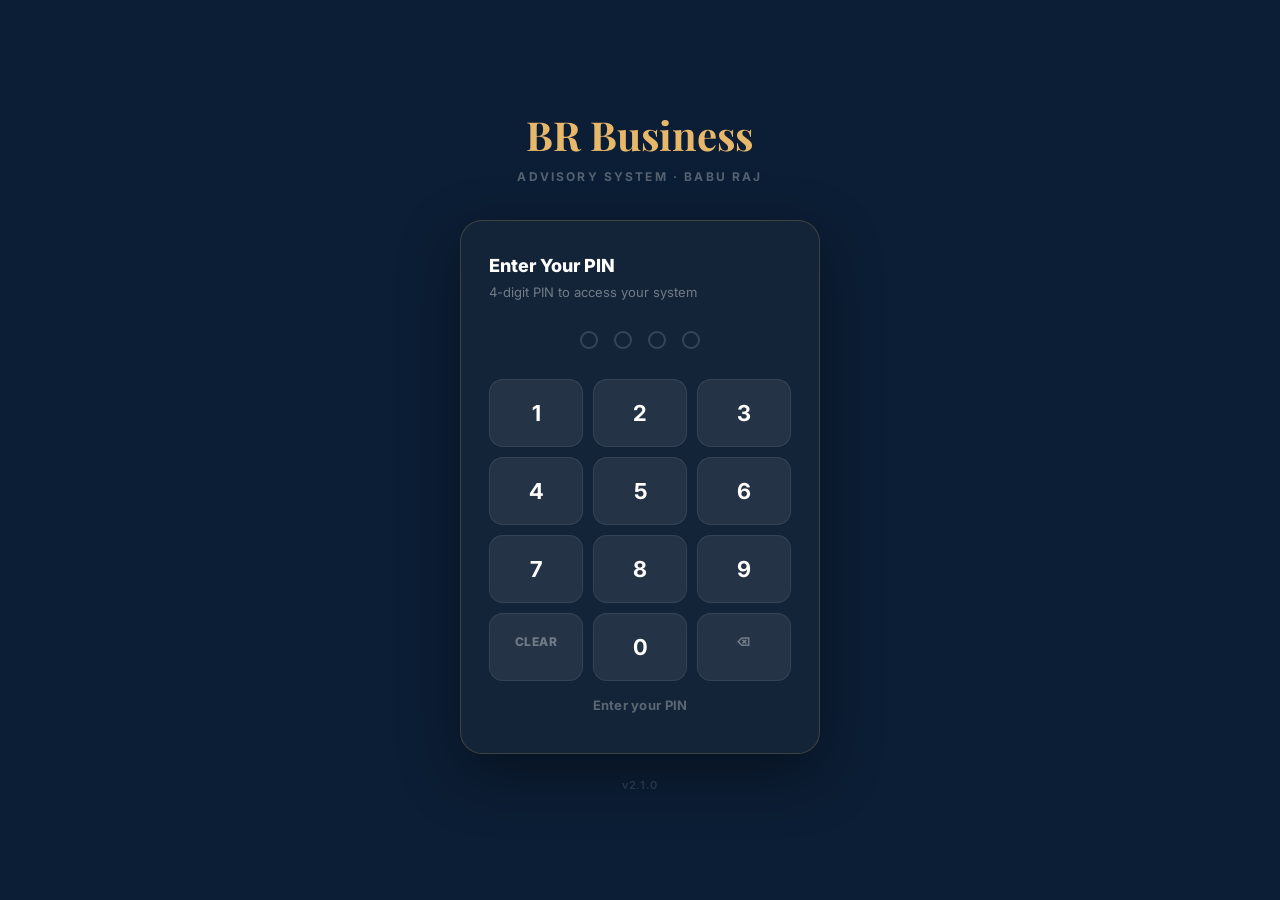
==== commit 212395f2: "Retirement fix" ====
--- a/calculators.html
+++ b/calculators.html
@@ -3,213 +3,355 @@
 <head>
 <meta charset="UTF-8">
 <meta name="viewport" content="width=device-width,initial-scale=1,maximum-scale=1">
-<title>BR Business · Calculators</title>
+<title>BR Business · FNA Calculator</title>
 <link href="https://fonts.googleapis.com/css2?family=Playfair+Display:wght@400;700&family=Inter:wght@400;500;600;700;800&display=swap" rel="stylesheet">
 <link rel="stylesheet" href="style.css">
 <style>
-.calc-hero{background:linear-gradient(135deg,#0F2340,#1A3A5C);border-radius:20px;padding:22px 20px;margin-bottom:16px;color:white;}
-.module{background:white;border-radius:16px;border:1.5px solid var(--border);margin-bottom:12px;overflow:hidden;}
-.module-head{display:flex;align-items:center;justify-content:space-between;padding:16px 18px;cursor:pointer;user-select:none;}
-.module-num{width:32px;height:32px;border-radius:10px;background:var(--navy);color:var(--gold2);font-size:14px;font-weight:800;display:flex;align-items:center;justify-content:center;flex-shrink:0;}
-.module-title{font-size:16px;font-weight:800;color:var(--navy);margin-left:12px;flex:1;}
-.module-status{font-size:12px;font-weight:700;padding:4px 10px;border-radius:20px;}
-.module-body{display:none;padding:0 18px 18px;border-top:1.5px solid var(--border);}
-.module-body.open{display:block;}
-.result-box{background:linear-gradient(135deg,#0F2340,#1A3A5C);border-radius:14px;padding:18px;margin-top:16px;color:white;}
-.result-main{font-family:'Playfair Display',serif;font-size:32px;font-weight:700;color:#E8B86A;line-height:1;}
-.result-label{font-size:12px;opacity:0.65;text-transform:uppercase;letter-spacing:0.08em;margin-bottom:6px;font-weight:700;}
-.result-sub{font-size:13px;opacity:0.75;margin-top:6px;line-height:1.6;}
-.gap-row{display:flex;justify-content:space-between;align-items:center;padding:10px 14px;border-radius:10px;margin-bottom:6px;border:1px solid var(--border);}
-.gap-label{font-size:14px;font-weight:700;color:var(--navy);}
-.gap-value{font-size:14px;font-weight:800;}
-.gap-positive{color:var(--green);}
-.gap-negative{color:var(--red);}
-.child-block{background:var(--off);border-radius:12px;padding:14px;margin-bottom:10px;border:1px solid var(--border);}
-.summary-card{background:linear-gradient(135deg,#0F2340,#1A3A5C);border-radius:20px;padding:22px;color:white;margin-bottom:12px;}
-.summary-row{display:flex;justify-content:space-between;align-items:center;padding:10px 0;border-bottom:1px solid rgba(255,255,255,0.08);}
-.summary-row:last-child{border-bottom:none;}
-.proposal-box{background:linear-gradient(135deg,#1A6B3C,#2E8A52);border-radius:16px;padding:18px;margin-bottom:12px;color:white;}
+/* ── FNA SPECIFIC STYLES ─────────────────────────────── */
+.fna-hero{background:linear-gradient(135deg,#0F2340,#1A3A5C);border-radius:20px;padding:20px;margin-bottom:14px;color:white;}
+.module{background:white;border-radius:16px;border:1.5px solid var(--border);margin-bottom:10px;overflow:hidden;}
+.mod-head{display:flex;align-items:center;gap:10px;padding:15px 16px;cursor:pointer;user-select:none;-webkit-tap-highlight-color:transparent;}
+.mod-num{width:30px;height:30px;border-radius:8px;background:var(--navy);color:#E8B86A;font-size:13px;font-weight:800;display:flex;align-items:center;justify-content:center;flex-shrink:0;}
+.mod-title{font-size:15px;font-weight:800;color:var(--navy);flex:1;line-height:1.3;}
+.mod-status{font-size:10px;font-weight:800;padding:3px 9px;border-radius:20px;text-transform:uppercase;letter-spacing:0.05em;white-space:nowrap;}
+.mod-body{display:none;padding:0 16px 16px;border-top:1.5px solid var(--border);}
+.mod-body.open{display:block;}
+.result-box{background:linear-gradient(135deg,#0F2340,#1A3A5C);border-radius:12px;padding:16px;margin-top:12px;color:white;}
+.result-amt{font-family:'Playfair Display',serif;font-size:28px;font-weight:700;color:#E8B86A;margin:4px 0 6px;line-height:1;}
+.result-lbl{font-size:10px;opacity:0.6;text-transform:uppercase;letter-spacing:0.08em;font-weight:700;}
+.result-sub{font-size:12px;opacity:0.75;margin-top:5px;line-height:1.7;}
+.key-q{background:#FEF3E6;border-radius:10px;padding:12px 14px;margin-top:10px;border:1px solid #F5D5A0;}
+.key-q-label{font-size:11px;font-weight:800;color:var(--amber);text-transform:uppercase;letter-spacing:0.06em;margin-bottom:5px;}
+.key-q-text{font-size:13px;color:var(--ink2);font-style:italic;line-height:1.65;}
+.gap-row{display:flex;justify-content:space-between;align-items:center;padding:10px 12px;border-radius:8px;margin-bottom:5px;border:1px solid var(--border);background:var(--off);}
+.child-blk{background:var(--off);border-radius:12px;padding:13px;margin-bottom:10px;border:1.5px solid var(--border);}
+.scenario-grn{background:#E6F4EC;border-radius:12px;padding:14px;margin-bottom:8px;border:1.5px solid #A0D4B0;}
+.scenario-red{background:#FDEAEA;border-radius:12px;padding:14px;margin-bottom:8px;border:1.5px solid #F5C0C0;}
+.clear-btn{background:transparent;border:1px solid var(--border);border-radius:8px;padding:5px 12px;font-size:12px;font-weight:700;color:var(--ink3);cursor:pointer;font-family:inherit;margin-top:10px;}
+.traffic-red{background:#FDEAEA;border:2px solid var(--red);border-radius:14px;padding:16px;text-align:center;}
+.traffic-amber{background:#FEF3E6;border:2px solid var(--amber);border-radius:14px;padding:16px;text-align:center;}
+.traffic-green{background:#E6F4EC;border:2px solid var(--green);border-radius:14px;padding:16px;text-align:center;}
+.cover-row{display:flex;align-items:center;gap:10px;margin-bottom:10px;}
+.cover-lbl{font-size:13px;font-weight:700;color:var(--ink2);flex:1;line-height:1.3;}
+.cover-inp{width:140px;padding:9px 12px;border:1.5px solid var(--border);border-radius:8px;font-size:14px;font-weight:700;text-align:right;font-family:inherit;outline:none;}
+.cover-inp:focus{border-color:var(--navy);}
+.cover-unit{font-size:12px;color:var(--ink3);font-weight:700;white-space:nowrap;}
+
+/* ── PRINT STYLES ────────────────────────────────────── */
+@media print {
+  .nav,.toggle-bar,.tabs,.no-print,button,nav{display:none!important;}
+  body{padding:0;background:white;}
+  .print-report{display:block!important;}
+  .page{padding:0;max-width:100%;}
+  .report-page{page-break-after:always;padding:40px;}
+}
+.print-report{display:none;}
 </style>
 </head>
 <body>
-
 <div class="toast" id="toast"></div>
-<div class="modal-ov" id="mOv">
-  <div class="modal"><div class="modal-handle"></div><div id="mBody"></div></div>
+<div class="page">
+
+<!-- CLIENT BAR -->
+<div class="card" style="padding:12px;margin-bottom:10px;">
+  <div style="display:flex;gap:10px;align-items:center;">
+    <div style="flex:1;position:relative;">
+      <input class="fi" id="clientSearch" placeholder="Search client name to pre-fill FNA..." oninput="searchClient()" autocomplete="off" style="margin:0;">
+      <div id="clientResults" style="display:none;position:absolute;left:0;right:0;top:100%;background:white;border:1.5px solid var(--border);border-top:none;border-radius:0 0 12px 12px;max-height:200px;overflow-y:auto;z-index:99;box-shadow:0 8px 24px rgba(0,0,0,0.12);"></div>
+    </div>
+    <button onclick="clearClient()" class="btn btn-o btn-sm" style="flex-shrink:0;">Clear</button>
+  </div>
+  <div id="clientBadge" style="display:none;margin-top:8px;padding:8px 12px;background:var(--off);border-radius:8px;border:1px solid var(--border);">
+    <span style="font-size:14px;font-weight:800;color:var(--navy);" id="cbName"></span>
+    <span style="font-size:12px;color:var(--ink3);margin-left:8px;" id="cbSub"></span>
+  </div>
 </div>
 
-<div class="page">
-
-<!-- CLIENT SELECTOR -->
-<div class="st">Client</div>
-<div class="card" style="padding:14px;">
-  <div style="display:flex;align-items:center;gap:12px;">
-    <div style="flex:1;position:relative;">
-      <input class="fi" id="clientSearch" placeholder="Search client name..." oninput="searchClient()" autocomplete="off" style="margin-bottom:0;">
-      <div id="clientResults" style="display:none;position:absolute;left:0;right:0;background:white;border:1.5px solid var(--border);border-top:none;border-radius:0 0 12px 12px;max-height:180px;overflow-y:auto;z-index:50;box-shadow:0 8px 24px rgba(0,0,0,0.1);"></div>
-    </div>
-    <button onclick="clearClient()" class="btn btn-o btn-sm">Clear</button>
-  </div>
-  <div id="selectedClient" style="display:none;margin-top:10px;padding:10px 14px;background:var(--off);border-radius:10px;border:1px solid var(--border);">
-    <div style="font-size:15px;font-weight:800;color:var(--navy);" id="scName">—</div>
-    <div style="font-size:12px;color:var(--ink3);font-weight:600;margin-top:2px;" id="scSub">—</div>
-  </div>
+<!-- TABS: Quick / Detailed -->
+<div class="tabs">
+  <div class="tab active" onclick="swFnaTab('quick',this)">⚡ Quick FNA</div>
+  <div class="tab" onclick="swFnaTab('detail',this)">📋 Detailed FNA</div>
+  <div class="tab" onclick="swFnaTab('report',this)">📄 Report</div>
 </div>
 
-<!-- HERO -->
-<div class="calc-hero">
-  <div style="font-size:11px;opacity:0.6;text-transform:uppercase;letter-spacing:0.1em;font-weight:700;margin-bottom:6px;">Financial Needs Analysis</div>
-  <div style="font-family:'Playfair Display',serif;font-size:22px;font-weight:700;margin-bottom:6px;">5-Module FNA Calculator</div>
-  <div style="font-size:13px;opacity:0.75;line-height:1.7;">Complete all modules then tap Generate Summary to produce a personalised proposal. Save it to the client record with one tap.</div>
+<!-- ══════════════════════════════════════════════════════
+     QUICK FNA
+     ══════════════════════════════════════════════════ -->
+<div id="panel-quick" class="panel active">
+  <div class="fna-hero">
+    <div style="font-size:11px;opacity:0.6;text-transform:uppercase;letter-spacing:0.1em;font-weight:700;margin-bottom:4px;">Quick FNA — 5 Minutes</div>
+    <div style="font-family:'Playfair Display',serif;font-size:20px;font-weight:700;margin-bottom:4px;">Is there a gap worth addressing?</div>
+    <div style="font-size:13px;opacity:0.75;line-height:1.6;">Six questions. Instant result. Use this in first meetings, referral introductions, or over the phone to qualify the need and book the detailed review.</div>
+  </div>
+
+  <div class="card">
+    <div class="fr2">
+      <div class="fg"><label class="fl">Monthly Income (AED)</label><input type="number" class="fi" id="q_inc" placeholder="15000" oninput="calcQuick()"></div>
+      <div class="fg"><label class="fl">Monthly Expenses (AED)</label><input type="number" class="fi" id="q_exp" placeholder="12000" oninput="calcQuick()"></div>
+    </div>
+    <div class="fr2">
+      <div class="fg"><label class="fl">Current Age</label><input type="number" class="fi" id="q_age" placeholder="40" oninput="calcQuick()"></div>
+      <div class="fg"><label class="fl">Number of Dependants</label><input type="number" class="fi" id="q_dep" placeholder="3" oninput="calcQuick()"></div>
+    </div>
+    <div class="fr2">
+      <div class="fg"><label class="fl">Total Existing Cover (AED)</label><input type="number" class="fi" id="q_cov" placeholder="0" oninput="calcQuick()"></div>
+      <div class="fg"><label class="fl">Liquid Savings (AED)</label><input type="number" class="fi" id="q_sav" placeholder="0" oninput="calcQuick()"></div>
+    </div>
+    <div id="quickResult"></div>
+  </div>
 </div>
 
-<!-- MODULE 1 — INCOME REPLACEMENT -->
-<div class="module" id="mod1">
-  <div class="module-head" onclick="toggleMod(1)">
-    <div class="module-num">1</div>
-    <div class="module-title">Income Replacement</div>
-    <span class="module-status" id="s1" style="background:var(--off);color:var(--ink3);">Pending</span>
-    <span style="font-size:18px;margin-left:10px;color:var(--ink3);" id="arr1">▼</span>
-  </div>
-  <div class="module-body" id="mb1">
-    <div style="padding-top:16px;">
-      <div class="fr2">
-        <div class="fg"><label class="fl">Monthly Income (AED)</label><input type="number" class="fi" id="m1_income" placeholder="15000" oninput="calc1()"></div>
-        <div class="fg"><label class="fl">Monthly Family Expenses (AED)</label><input type="number" class="fi" id="m1_expenses" placeholder="12000" oninput="calc1()"></div>
+<!-- ══════════════════════════════════════════════════════
+     DETAILED FNA
+     ══════════════════════════════════════════════════ -->
+<div id="panel-detail" class="panel">
+
+  <!-- EXISTING COVER PANEL -->
+  <div class="module">
+    <div class="mod-head" onclick="toggleMod('cover')">
+      <div class="mod-num" style="background:var(--gold);">◉</div>
+      <div class="mod-title">Step 1 — What They Already Have</div>
+      <span class="mod-status" id="s-cover" style="background:var(--off);color:var(--ink3);">Required</span>
+      <span id="arr-cover" style="font-size:16px;color:var(--ink3);">▼</span>
+    </div>
+    <div class="mod-body open" id="mb-cover">
+      <div style="padding-top:12px;">
+        <div style="font-size:13px;color:var(--ink3);margin-bottom:14px;line-height:1.6;">Capture all existing cover first. Every module below deducts the relevant figure automatically — so the gap is always <strong>net</strong>, never gross.</div>
+        <div class="cover-row"><div class="cover-lbl">Life Cover — lump sum</div><input type="number" class="cover-inp" id="cv_life" placeholder="0" oninput="runAllCalcs()"><div class="cover-unit">AED</div></div>
+        <div class="cover-row"><div class="cover-lbl">Critical Illness Cover — lump sum</div><input type="number" class="cover-inp" id="cv_ci" placeholder="0" oninput="runAllCalcs()"><div class="cover-unit">AED</div></div>
+        <div class="cover-row"><div class="cover-lbl">Disability — monthly benefit</div><input type="number" class="cover-inp" id="cv_dis_mo" placeholder="0" oninput="runAllCalcs()"><div class="cover-unit">AED/mo</div></div>
+        <div class="cover-row"><div class="cover-lbl">Disability — lump sum</div><input type="number" class="cover-inp" id="cv_dis_ls" placeholder="0" oninput="runAllCalcs()"><div class="cover-unit">AED</div></div>
+        <div class="cover-row"><div class="cover-lbl">Liquid Savings / Emergency Fund</div><input type="number" class="cover-inp" id="cv_sav" placeholder="0" oninput="runAllCalcs()"><div class="cover-unit">AED</div></div>
+        <div class="cover-row"><div class="cover-lbl">Monthly Savings / Investment</div><input type="number" class="cover-inp" id="cv_inv_mo" placeholder="0" oninput="runAllCalcs()"><div class="cover-unit">AED/mo</div></div>
+        <div class="cover-row"><div class="cover-lbl">DEWS / End of Service Gratuity</div><input type="number" class="cover-inp" id="cv_dews" placeholder="0" oninput="runAllCalcs()"><div class="cover-unit">AED</div></div>
+        <div class="cover-row"><div class="cover-lbl">Property / Other Assets</div><input type="number" class="cover-inp" id="cv_prop" placeholder="0" oninput="runAllCalcs()"><div class="cover-unit">AED</div></div>
       </div>
-      <div class="fr2">
-        <div class="fg"><label class="fl">Current Age</label><input type="number" class="fi" id="m1_age" placeholder="40" oninput="calc1()"></div>
-        <div class="fg"><label class="fl">Age of Youngest Dependant</label><input type="number" class="fi" id="m1_youngest" placeholder="8" oninput="calc1()"></div>
+    </div>
+  </div>
+
+  <!-- MODULE 1: INCOME REPLACEMENT -->
+  <div class="module">
+    <div class="mod-head" onclick="toggleMod(1)">
+      <div class="mod-num">1</div>
+      <div class="mod-title">Income Replacement</div>
+      <span class="mod-status" id="s1" style="background:var(--off);color:var(--ink3);">Pending</span>
+      <span id="arr1" style="font-size:16px;color:var(--ink3);">▼</span>
+    </div>
+    <div class="mod-body" id="mb1">
+      <div style="padding-top:12px;">
+        <div class="fr2">
+          <div class="fg"><label class="fl">Monthly Income (AED)</label><input type="number" class="fi" id="m1_inc" placeholder="15000" oninput="calc1()"></div>
+          <div class="fg"><label class="fl">Monthly Family Expenses (AED)</label><input type="number" class="fi" id="m1_exp" placeholder="12000" oninput="calc1()"></div>
+        </div>
+        <div class="fr2">
+          <div class="fg"><label class="fl">Current Age</label><input type="number" class="fi" id="m1_age" placeholder="40" oninput="calc1()"></div>
+          <div class="fg"><label class="fl">Youngest Dependant Age</label><input type="number" class="fi" id="m1_dep" placeholder="8" oninput="calc1()"></div>
+        </div>
+        <div class="fg"><label class="fl">Inflation Assumption</label>
+          <select class="fs" id="m1_inf" onchange="calc1()">
+            <option value="3.5">Standard — 3.5% per year</option>
+            <option value="4">Conservative — 4%</option>
+            <option value="5">Higher scenario — 5%</option>
+          </select>
+        </div>
+        <div style="background:var(--off);border-radius:8px;padding:10px 12px;font-size:12px;color:var(--ink3);">
+          Life cover deducted automatically from Step 1 · <span id="m1_cov_show" style="font-weight:700;color:var(--navy);">AED 0</span>
+        </div>
+        <div id="r1"></div>
+        <button class="clear-btn" onclick="clearMod(1)">Clear this module</button>
       </div>
-      <div class="fr2">
-        <div class="fg"><label class="fl">Existing Life Cover (AED)</label><input type="number" class="fi" id="m1_existing" placeholder="0" oninput="calc1()"></div>
-        <div class="fg"><label class="fl">Existing Savings (AED)</label><input type="number" class="fi" id="m1_savings" placeholder="0" oninput="calc1()"></div>
+    </div>
+  </div>
+
+  <!-- MODULE 2: EDUCATION -->
+  <div class="module">
+    <div class="mod-head" onclick="toggleMod(2)">
+      <div class="mod-num">2</div>
+      <div class="mod-title">Education Fund</div>
+      <span class="mod-status" id="s2" style="background:var(--off);color:var(--ink3);">Pending</span>
+      <span id="arr2" style="font-size:16px;color:var(--ink3);">▼</span>
+    </div>
+    <div class="mod-body" id="mb2">
+      <div style="padding-top:12px;">
+        <div class="fg">
+          <label class="fl">Number of Children</label>
+          <div style="display:flex;gap:8px;">
+            <button class="btn btn-sm btn-o ch-n" id="cn0" onclick="setChildren(0)">None</button>
+            <button class="btn btn-sm btn-o ch-n" id="cn1" onclick="setChildren(1)">1</button>
+            <button class="btn btn-sm btn-o ch-n" id="cn2" onclick="setChildren(2)">2</button>
+            <button class="btn btn-sm btn-o ch-n" id="cn3" onclick="setChildren(3)">3</button>
+            <button class="btn btn-sm btn-o ch-n" id="cn4" onclick="setChildren(4)">4</button>
+          </div>
+        </div>
+        <div id="childrenForms"></div>
+        <div id="r2"></div>
+        <button class="clear-btn" onclick="clearMod(2)">Clear this module</button>
       </div>
-      <div class="fg">
-        <label class="fl">Inflation Rate</label>
-        <select class="fs" id="m1_inflation" onchange="calc1()">
-          <option value="3.5">UAE Standard — 3.5%</option>
-          <option value="4">Conservative — 4%</option>
-          <option value="5">Higher — 5%</option>
-        </select>
+    </div>
+  </div>
+
+  <!-- MODULE 3: CRITICAL ILLNESS -->
+  <div class="module">
+    <div class="mod-head" onclick="toggleMod(3)">
+      <div class="mod-num">3</div>
+      <div class="mod-title">Critical Illness Gap</div>
+      <span class="mod-status" id="s3" style="background:var(--off);color:var(--ink3);">Pending</span>
+      <span id="arr3" style="font-size:16px;color:var(--ink3);">▼</span>
+    </div>
+    <div class="mod-body" id="mb3">
+      <div style="padding-top:12px;">
+        <div style="background:#FEF3E6;border-radius:8px;padding:10px 12px;margin-bottom:12px;font-size:12px;color:var(--amber);line-height:1.6;border:1px solid #F5D5A0;"><strong>What this covers:</strong> Lost income during recovery from heart attack, cancer, stroke. Your employer medical covers the hospital — not your salary, school fees, or mortgage.</div>
+        <div class="fr2">
+          <div class="fg"><label class="fl">Monthly Income (AED)</label><input type="number" class="fi" id="m3_inc" placeholder="15000" oninput="calc3()"></div>
+          <div class="fg"><label class="fl">Recovery Period</label>
+            <select class="fs" id="m3_rec" onchange="calc3()">
+              <option value="12">12 months — moderate</option>
+              <option value="18" selected>18 months — typical</option>
+              <option value="24">24 months — severe</option>
+              <option value="36">36 months — critical</option>
+            </select>
+          </div>
+        </div>
+        <div class="fr2">
+          <div class="fg"><label class="fl">Out-of-Pocket Medical (AED)</label><input type="number" class="fi" id="m3_med" placeholder="50000" oninput="calc3()"></div>
+          <div class="fg"><label class="fl">Rehabilitation / Home Care (AED)</label><input type="number" class="fi" id="m3_rehab" placeholder="30000" oninput="calc3()"></div>
+        </div>
+        <div style="background:var(--off);border-radius:8px;padding:10px 12px;font-size:12px;color:var(--ink3);">
+          CI cover deducted automatically · <span id="m3_cov_show" style="font-weight:700;color:var(--navy);">AED 0</span>
+        </div>
+        <div id="r3"></div>
+        <button class="clear-btn" onclick="clearMod(3)">Clear this module</button>
       </div>
-      <div id="r1"></div>
-    </div>
-  </div>
+    </div>
+  </div>
+
+  <!-- MODULE 4: DISABILITY -->
+  <div class="module">
+    <div class="mod-head" onclick="toggleMod(4)">
+      <div class="mod-num">4</div>
+      <div class="mod-title">Disability &amp; Income Protection</div>
+      <span class="mod-status" id="s4" style="background:var(--off);color:var(--ink3);">Pending</span>
+      <span id="arr4" style="font-size:16px;color:var(--ink3);">▼</span>
+    </div>
+    <div class="mod-body" id="mb4">
+      <div style="padding-top:12px;">
+        <div style="background:#FDEAEA;border-radius:8px;padding:10px 12px;margin-bottom:12px;font-size:12px;color:var(--red);line-height:1.6;border:1px solid #F5C0C0;"><strong>The most overlooked gap:</strong> If you cannot work permanently — salary stops, visa is at risk, and there is no state support for expats. This gap is often larger than life cover needs.</div>
+        <div class="fr2">
+          <div class="fg"><label class="fl">Monthly Income (AED)</label><input type="number" class="fi" id="m4_inc" placeholder="15000" oninput="calc4()"></div>
+          <div class="fg"><label class="fl">Current Age</label><input type="number" class="fi" id="m4_age" placeholder="40" oninput="calc4()"></div>
+        </div>
+        <div class="fg"><label class="fl">Planned Working Age</label><input type="number" class="fi" id="m4_ret" placeholder="60" oninput="calc4()"></div>
+        <div style="background:var(--off);border-radius:8px;padding:10px 12px;font-size:12px;color:var(--ink3);">
+          Disability cover deducted automatically · Monthly: <span id="m4_mo_show" style="font-weight:700;color:var(--navy);">AED 0</span> · Lump sum: <span id="m4_ls_show" style="font-weight:700;color:var(--navy);">AED 0</span>
+        </div>
+        <div id="r4"></div>
+        <button class="clear-btn" onclick="clearMod(4)">Clear this module</button>
+      </div>
+    </div>
+  </div>
+
+  <!-- MODULE 5: EMERGENCY FUND -->
+  <div class="module">
+    <div class="mod-head" onclick="toggleMod(5)">
+      <div class="mod-num">5</div>
+      <div class="mod-title">Emergency Fund Gap</div>
+      <span class="mod-status" id="s5" style="background:var(--off);color:var(--ink3);">Pending</span>
+      <span id="arr5" style="font-size:16px;color:var(--ink3);">▼</span>
+    </div>
+    <div class="mod-body" id="mb5">
+      <div style="padding-top:12px;">
+        <div class="fr2">
+          <div class="fg"><label class="fl">Monthly Expenses (AED)</label><input type="number" class="fi" id="m5_exp" placeholder="12000" oninput="calc5()"></div>
+          <div class="fg"><label class="fl">Recommended Buffer</label>
+            <select class="fs" id="m5_buf" onchange="calc5()">
+              <option value="3">3 months — minimum</option>
+              <option value="6" selected>6 months — recommended</option>
+              <option value="12">12 months — secure</option>
+            </select>
+          </div>
+        </div>
+        <div style="background:var(--off);border-radius:8px;padding:10px 12px;font-size:12px;color:var(--ink3);">
+          Liquid savings deducted automatically · <span id="m5_sav_show" style="font-weight:700;color:var(--navy);">AED 0</span>
+        </div>
+        <div id="r5"></div>
+        <button class="clear-btn" onclick="clearMod(5)">Clear this module</button>
+      </div>
+    </div>
+  </div>
+
+  <!-- MODULE 6: RETIREMENT -->
+  <div class="module">
+    <div class="mod-head" onclick="toggleMod(6)">
+      <div class="mod-num">6</div>
+      <div class="mod-title">Retirement Planning</div>
+      <span class="mod-status" id="s6" style="background:var(--off);color:var(--ink3);">Pending</span>
+      <span id="arr6" style="font-size:16px;color:var(--ink3);">▼</span>
+    </div>
+    <div class="mod-body" id="mb6">
+      <div style="padding-top:12px;">
+        <div style="background:var(--off);border-radius:8px;padding:10px 12px;margin-bottom:12px;font-size:12px;color:var(--ink3);line-height:1.6;border:1px solid var(--border);">Plans to age <strong>90</strong> as base scenario and <strong>95</strong> as stress test. Apply the correct inflation rate for where the client plans to retire.</div>
+        <div class="fr2">
+          <div class="fg"><label class="fl">Current Age</label><input type="number" class="fi" id="m6_age" placeholder="40" oninput="calc6()"></div>
+          <div class="fg"><label class="fl">Planned Retirement Age</label><input type="number" class="fi" id="m6_ret" placeholder="60" oninput="calc6()"></div>
+        </div>
+        <div class="fr2">
+          <div class="fg"><label class="fl">Monthly Income Needed at Retirement (today's money)</label><input type="number" class="fi" id="m6_inc" placeholder="8000" oninput="calc6()"></div>
+          <div class="fg"><label class="fl">Retirement Inflation Rate</label>
+            <select class="fs" id="m6_inf" onchange="calc6()">
+              <option value="3.5">3.5% — UAE / Gulf</option>
+              <option value="5">5.0% — India / South Asia</option>
+              <option value="3">3.0% — UK / Europe</option>
+              <option value="2.5">2.5% — Australia / Canada</option>
+              <option value="4">4.0% — Other / custom</option>
+            </select>
+          </div>
+        </div>
+        <div style="background:var(--off);border-radius:8px;padding:10px 12px;font-size:12px;color:var(--ink3);">
+          DEWS + Property + Savings deducted automatically · Total: <span id="m6_res_show" style="font-weight:700;color:var(--navy);">AED 0</span>
+        </div>
+        <div class="fg" style="margin-top:10px;"><label class="fl">Expected Pension / Passive Income at Retirement (AED/month)</label><input type="number" class="fi" id="m6_pen" placeholder="0" oninput="calc6()"></div>
+        <div id="r6"></div>
+        <button class="clear-btn" onclick="clearMod(6)">Clear this module</button>
+      </div>
+    </div>
+  </div>
+
+  <!-- MODULE 7: SUMMARY -->
+  <div class="module">
+    <div class="mod-head" onclick="toggleMod(7);buildSummary();">
+      <div class="mod-num">7</div>
+      <div class="mod-title">Coverage Gap Summary</div>
+      <span class="mod-status" id="s7" style="background:var(--off);color:var(--ink3);">Pending</span>
+      <span id="arr7" style="font-size:16px;color:var(--ink3);">▼</span>
+    </div>
+    <div class="mod-body" id="mb7">
+      <div style="padding-top:12px;" id="r7">
+        <div style="font-size:13px;color:var(--ink3);">Complete modules above to see the total gap here.</div>
+      </div>
+    </div>
+  </div>
+
+  <!-- ACTIONS -->
+  <div style="display:flex;flex-direction:column;gap:8px;margin-bottom:20px;">
+    <button class="btn btn-g btn-full" onclick="generateProposal()" style="font-size:15px;padding:15px;">🎯 Generate Client Proposal</button>
+    <button class="btn btn-p btn-full" onclick="swFnaTab('report',document.querySelectorAll('.tab')[2]);generateReport();" style="font-size:15px;padding:15px;">📄 Generate Investment Grade Report</button>
+    <button onclick="confirmNewFNA()" style="background:var(--off);border:1.5px solid var(--border);border-radius:12px;padding:12px;font-size:14px;font-weight:700;color:var(--ink3);cursor:pointer;font-family:inherit;width:100%;">🔄 Start New FNA — Clear All</button>
+  </div>
+
+  <div id="proposalOutput"></div>
+
 </div>
 
-<!-- MODULE 2 — EDUCATION FUND -->
-<div class="module" id="mod2">
-  <div class="module-head" onclick="toggleMod(2)">
-    <div class="module-num">2</div>
-    <div class="module-title">Education Fund</div>
-    <span class="module-status" id="s2" style="background:var(--off);color:var(--ink3);">Pending</span>
-    <span style="font-size:18px;margin-left:10px;color:var(--ink3);" id="arr2">▼</span>
-  </div>
-  <div class="module-body" id="mb2">
-    <div style="padding-top:16px;">
-      <div class="fg">
-        <label class="fl">Number of Children</label>
-        <div style="display:flex;gap:8px;">
-          <button class="btn btn-sm btn-o" onclick="setChildren(1)">1</button>
-          <button class="btn btn-sm btn-o" onclick="setChildren(2)">2</button>
-          <button class="btn btn-sm btn-o" onclick="setChildren(3)">3</button>
-          <button class="btn btn-sm btn-o" onclick="setChildren(4)">4</button>
-        </div>
-      </div>
-      <div id="childrenForms"></div>
-      <div id="r2"></div>
-    </div>
+<!-- ══════════════════════════════════════════════════════
+     REPORT TAB
+     ══════════════════════════════════════════════════ -->
+<div id="panel-report" class="panel">
+  <div id="reportOutput">
+    <div class="empty"><div class="empty-i">📄</div><div class="empty-t">Complete the Detailed FNA first,<br>then tap Generate Report.</div></div>
   </div>
 </div>
 
-<!-- MODULE 3 — EMERGENCY FUND -->
-<div class="module" id="mod3">
-  <div class="module-head" onclick="toggleMod(3)">
-    <div class="module-num">3</div>
-    <div class="module-title">Emergency Fund Gap</div>
-    <span class="module-status" id="s3" style="background:var(--off);color:var(--ink3);">Pending</span>
-    <span style="font-size:18px;margin-left:10px;color:var(--ink3);" id="arr3">▼</span>
-  </div>
-  <div class="module-body" id="mb3">
-    <div style="padding-top:16px;">
-      <div class="fr2">
-        <div class="fg"><label class="fl">Monthly Expenses (AED)</label><input type="number" class="fi" id="m3_exp" placeholder="12000" oninput="calc3()"></div>
-        <div class="fg"><label class="fl">Current Liquid Savings (AED)</label><input type="number" class="fi" id="m3_saved" placeholder="0" oninput="calc3()"></div>
-      </div>
-      <div class="fg">
-        <label class="fl">Recommended Buffer</label>
-        <select class="fs" id="m3_months" onchange="calc3()">
-          <option value="3">3 months (minimum)</option>
-          <option value="6" selected>6 months (recommended)</option>
-          <option value="12">12 months (secure)</option>
-        </select>
-      </div>
-      <div id="r3"></div>
-    </div>
-  </div>
-</div>
-
-<!-- MODULE 4 — RETIREMENT / RETURN TO HOME -->
-<div class="module" id="mod4">
-  <div class="module-head" onclick="toggleMod(4)">
-    <div class="module-num">4</div>
-    <div class="module-title">Retirement / Return-to-Home Fund</div>
-    <span class="module-status" id="s4" style="background:var(--off);color:var(--ink3);">Pending</span>
-    <span style="font-size:18px;margin-left:10px;color:var(--ink3);" id="arr4">▼</span>
-  </div>
-  <div class="module-body" id="mb4">
-    <div style="padding-top:16px;">
-      <div style="background:var(--off);border-radius:10px;padding:12px 14px;margin-bottom:14px;border:1px solid var(--border);">
-        <div style="font-size:12px;font-weight:800;color:var(--navy);margin-bottom:4px;">NRI / Expat Planning Note</div>
-        <div style="font-size:13px;color:var(--ink3);line-height:1.6;">This module calculates the lump sum needed when you leave UAE — whether for retirement or return to home country. It accounts for the fact that your UAE income stops completely on that day.</div>
-      </div>
-      <div class="fr2">
-        <div class="fg"><label class="fl">Current Age</label><input type="number" class="fi" id="m4_age" placeholder="40" oninput="calc4()"></div>
-        <div class="fg"><label class="fl">Target Return/Retirement Age</label><input type="number" class="fi" id="m4_retire" placeholder="60" oninput="calc4()"></div>
-      </div>
-      <div class="fr2">
-        <div class="fg"><label class="fl">Target Monthly Income After (AED)</label><input type="number" class="fi" id="m4_income" placeholder="8000" oninput="calc4()"></div>
-        <div class="fg"><label class="fl">Retirement Duration (years)</label><input type="number" class="fi" id="m4_duration" placeholder="25" oninput="calc4()"></div>
-      </div>
-      <div style="font-size:12px;font-weight:800;color:var(--ink3);text-transform:uppercase;letter-spacing:0.06em;margin:14px 0 8px;">Existing Resources at Retirement</div>
-      <div class="fr2">
-        <div class="fg"><label class="fl">DEWS / Gratuity (AED)</label><input type="number" class="fi" id="m4_gratuity" placeholder="0" oninput="calc4()"></div>
-        <div class="fg"><label class="fl">Property / Assets in Home Country (AED)</label><input type="number" class="fi" id="m4_property" placeholder="0" oninput="calc4()"></div>
-      </div>
-      <div class="fr2">
-        <div class="fg"><label class="fl">Other Savings (AED)</label><input type="number" class="fi" id="m4_other" placeholder="0" oninput="calc4()"></div>
-        <div class="fg"><label class="fl">Pension from Home Country (AED/month)</label><input type="number" class="fi" id="m4_pension" placeholder="0" oninput="calc4()"></div>
-      </div>
-      <div id="r4"></div>
-    </div>
-  </div>
-</div>
-
-<!-- MODULE 5 — COVERAGE GAP SUMMARY -->
-<div class="module" id="mod5">
-  <div class="module-head" onclick="toggleMod(5)">
-    <div class="module-num">5</div>
-    <div class="module-title">Coverage Gap Summary</div>
-    <span class="module-status" id="s5" style="background:var(--off);color:var(--ink3);">Pending</span>
-    <span style="font-size:18px;margin-left:10px;color:var(--ink3);" id="arr5">▼</span>
-  </div>
-  <div class="module-body" id="mb5">
-    <div style="padding-top:16px;">
-      <div style="font-size:13px;color:var(--ink3);margin-bottom:14px;line-height:1.6;">Complete Modules 1–4 first. This module pulls together all the gaps into a single client-facing summary with your recommendations.</div>
-      <div id="r5"></div>
-    </div>
-  </div>
-</div>
-
-<!-- GENERATE BUTTON -->
-<button class="btn btn-g btn-full" onclick="generateSummary()" style="margin-bottom:8px;font-size:16px;padding:16px;">🎯 Generate Complete FNA Summary</button>
-<button class="btn btn-o btn-full" onclick="saveToContact()" style="margin-bottom:20px;">💾 Save FNA to Client Record</button>
-
-<!-- SUMMARY OUTPUT -->
-<div id="summaryOutput"></div>
-
-</div>
+</div><!-- end page -->
 
 <nav class="nav">
   <button class="nb" onclick="location.href='today.html'"><span class="ni">🏠</span>Today</button>
@@ -223,412 +365,597 @@
 <script src="sheets.js"></script>
 <script src="logout.js"></script>
 <script>
-
-var contacts    = [];
-var selectedC   = null;
-var numChildren = 2;
-var results     = { m1:null, m2:null, m3:null, m4:null };
-
-async function init() {
-  await DB.open();
-  GS.init();
-  contacts = await DB.getAll('contacts');
-  setChildren(2);
-  toggleMod(1);
-}
-
-function comingSoon(n) { toast('📦 ' + n + ' — coming soon'); }
-
-// ── CLIENT SEARCH ─────────────────────────────────
-function searchClient() {
-  var q   = document.getElementById('clientSearch').value.toLowerCase().trim();
-  var res = document.getElementById('clientResults');
-  if (q.length < 1) { res.style.display = 'none'; return; }
-  var m = contacts.filter(function(c) {
-    return c.name.toLowerCase().indexOf(q) > -1 || (c.company||'').toLowerCase().indexOf(q) > -1;
-  }).slice(0, 8);
-  if (!m.length) { res.style.display = 'none'; return; }
-  res.style.display = 'block';
-  res.innerHTML = m.map(function(c) {
-    return '<div onclick="selectClient(\'' + c.id + '\')" style="padding:12px 16px;cursor:pointer;border-bottom:1px solid var(--border);font-size:14px;font-weight:600;" onmouseover="this.style.background=\'var(--off)\'" onmouseout="this.style.background=\'\'">' +
-      c.name + '<span style="color:var(--ink3);font-size:12px;font-weight:400;margin-left:8px;">' + (c.company||'') + '</span></div>';
+var contacts=[], selectedC=null, numChildren=0;
+var RES={m1:null,m2:null,m3:null,m4:null,m5:null,m6:null};
+var EDU={
+  india:{label:'India 🇮🇳',annual:35000},
+  uae:{label:'UAE 🇦🇪',annual:70000},
+  uk:{label:'UK 🇬🇧',annual:140000},
+  usa:{label:'USA 🇺🇸',annual:170000},
+  australia:{label:'Australia 🇦🇺',annual:115000},
+  canada:{label:'Canada 🇨🇦',annual:100000},
+  custom:{label:'Custom',annual:0}
+};
+
+async function init(){
+  await DB.open(); GS.init();
+  contacts=await DB.getAll('contacts');
+  var cid=new URLSearchParams(window.location.search).get('cid');
+  if(cid){var c=contacts.find(function(x){return x.id===cid;});if(c)selectClient(c.id);}
+}
+function comingSoon(n){toast('📦 '+n+' — coming soon');}
+
+// ── TABS ───────────────────────────────────────────────
+function swFnaTab(id,el){
+  document.querySelectorAll('.panel').forEach(function(p){p.classList.remove('active');});
+  document.querySelectorAll('.tab').forEach(function(t){t.classList.remove('active');});
+  document.getElementById('panel-'+id).classList.add('active');
+  if(el&&el.classList) el.classList.add('active');
+}
+
+// ── CLIENT SEARCH ──────────────────────────────────────
+function searchClient(){
+  var q=document.getElementById('clientSearch').value.toLowerCase().trim();
+  var res=document.getElementById('clientResults');
+  if(q.length<1){res.style.display='none';return;}
+  var m=contacts.filter(function(c){return c.name.toLowerCase().indexOf(q)>-1;}).slice(0,8);
+  if(!m.length){res.style.display='none';return;}
+  res.style.display='block';
+  res.innerHTML=m.map(function(c){
+    return '<div onclick="selectClient(\''+c.id+'\')" style="padding:11px 14px;cursor:pointer;border-bottom:1px solid var(--border);font-size:14px;font-weight:600;" onmouseover="this.style.background=\'var(--off)\'" onmouseout="this.style.background=\'\'">'+
+      c.name+'<span style="color:var(--ink3);font-size:12px;font-weight:400;margin-left:8px;">'+(c.company||'')+'</span></div>';
   }).join('');
 }
 
-function selectClient(id) {
-  selectedC = contacts.find(function(c) { return c.id === id; });
-  document.getElementById('clientResults').style.display = 'none';
-  document.getElementById('clientSearch').value = selectedC.name;
-  document.getElementById('selectedClient').style.display = 'block';
-  document.getElementById('scName').textContent = selectedC.name;
-  document.getElementById('scSub').textContent  = (selectedC.company||'') + (selectedC.nationality ? ' · ' + selectedC.nationality : '') + (selectedC.yearsUAE ? ' · ' + selectedC.yearsUAE + ' yrs UAE' : '');
-  // Pre-fill where possible
-  if (selectedC.incomeBand) document.getElementById('m1_income').value = selectedC.incomeBand;
-  var age = selectedC.ageBand ? parseInt(selectedC.ageBand) : 0;
-  if (age) { document.getElementById('m1_age').value = age; document.getElementById('m4_age').value = age; }
-  var deps = parseInt(selectedC.dependantsUAE || '0') + parseInt(selectedC.dependantsHome || '0');
-  if (deps > 0) setChildren(Math.min(deps, 4));
-}
-
-function clearClient() {
-  selectedC = null;
-  document.getElementById('clientSearch').value = '';
-  document.getElementById('selectedClient').style.display = 'none';
-}
-
-// ── MODULE TOGGLE ─────────────────────────────────
-function toggleMod(n) {
-  var body = document.getElementById('mb' + n);
-  var arr  = document.getElementById('arr' + n);
-  var open = body.classList.contains('open');
-  body.classList.toggle('open', !open);
-  arr.textContent = open ? '▼' : '▲';
-}
-
-// ── MODULE 1 — INCOME REPLACEMENT ────────────────
-function calc1() {
-  var income   = parseFloat(document.getElementById('m1_income').value)   || 0;
-  var expenses = parseFloat(document.getElementById('m1_expenses').value) || 0;
-  var age      = parseFloat(document.getElementById('m1_age').value)      || 40;
-  var youngest = parseFloat(document.getElementById('m1_youngest').value) || 8;
-  var existing = parseFloat(document.getElementById('m1_existing').value) || 0;
-  var savings  = parseFloat(document.getElementById('m1_savings').value)  || 0;
-  var inflation= parseFloat(document.getElementById('m1_inflation').value)|| 3.5;
-
-  if (!income || !expenses) { document.getElementById('r1').innerHTML = ''; return; }
-
-  var yearsNeeded   = Math.max(0, 18 - youngest + (25 - Math.max(25, age)));
-  yearsNeeded       = Math.max(yearsNeeded, 10);
-  var grossNeed     = expenses * 12 * yearsNeeded * (1 + inflation/100 * yearsNeeded/2);
-  var netGap        = Math.max(0, grossNeed - existing - savings);
-  var monthlyPremEstimate = Math.round(netGap * 0.002);
-
-  results.m1 = { grossNeed:Math.round(grossNeed), netGap:Math.round(netGap), yearsNeeded:Math.round(yearsNeeded), monthlyPremEstimate:monthlyPremEstimate };
-  updateStatus(1, netGap > 0);
-
-  document.getElementById('r1').innerHTML =
-    '<div class="result-box">' +
-      '<div class="result-label">Income Replacement Gap</div>' +
-      '<div class="result-main">AED ' + Math.round(netGap).toLocaleString() + '</div>' +
-      '<div class="result-sub">' +
-        'Coverage needed for ' + Math.round(yearsNeeded) + ' years · ' +
-        'Gross need: AED ' + Math.round(grossNeed).toLocaleString() + '<br>' +
-        'Less existing cover + savings: AED ' + (existing + savings).toLocaleString() + '<br>' +
-        '<strong>Net gap: AED ' + Math.round(netGap).toLocaleString() + '</strong><br>' +
-        'Est. monthly premium: AED ' + monthlyPremEstimate.toLocaleString() +
-      '</div>' +
-    '</div>' +
-    (netGap > 0 ?
-      '<div style="background:var(--amber2);border-radius:10px;padding:12px 14px;margin-top:10px;border:1px solid #F5D5A0;">' +
-        '<div style="font-size:12px;font-weight:800;color:var(--amber);margin-bottom:4px;">KEY QUESTION FOR CLIENT</div>' +
-        '<div style="font-size:13px;color:var(--ink2);font-style:italic;line-height:1.6;">"If you were unable to work tomorrow — how long could your family maintain this lifestyle without your income? Our calculation shows a gap of AED ' + Math.round(netGap).toLocaleString() + '. Would you like to close that gap?"</div>' +
-      '</div>' : '');
-}
-
-// ── MODULE 2 — EDUCATION FUND ─────────────────────
-var EDU_COSTS = {
-  india:     { label:'India 🇮🇳',      annual: 30000 },
-  uae:       { label:'UAE 🇦🇪',        annual: 65000 },
-  uk:        { label:'UK 🇬🇧',         annual: 130000 },
-  usa:       { label:'USA 🇺🇸',        annual: 160000 },
-  australia: { label:'Australia 🇦🇺',  annual: 110000 },
-  canada:    { label:'Canada 🇨🇦',     annual: 95000  },
-  custom:    { label:'Custom',          annual: 0      }
-};
-
-function setChildren(n) {
-  numChildren = n;
-  document.querySelectorAll('.ch-count-btn').forEach(function(b) {
-    b.style.background = parseInt(b.textContent) === n ? 'var(--navy)' : '';
-    b.style.color      = parseInt(b.textContent) === n ? 'white' : '';
+function selectClient(id){
+  selectedC=contacts.find(function(c){return c.id===id;});
+  document.getElementById('clientResults').style.display='none';
+  document.getElementById('clientSearch').value=selectedC.name;
+  document.getElementById('clientBadge').style.display='block';
+  document.getElementById('cbName').textContent=selectedC.name;
+  document.getElementById('cbSub').textContent=(selectedC.company||'')+(selectedC.nationality?' · '+selectedC.nationality:'');
+  // Pre-fill from contact profile
+  if(selectedC.incomeBand){
+    var inc=parseFloat(selectedC.incomeBand)||0;
+    ['m1_inc','m3_inc','m4_inc'].forEach(function(id){var el=document.getElementById(id);if(el)el.value=inc;});
+    var retInc=Math.round(inc*0.6);
+    var r6=document.getElementById('m6_inc');if(r6)r6.value=retInc;
+  }
+  var age=selectedC.ageBand?parseInt(selectedC.ageBand):0;
+  if(age){
+    ['m1_age','m4_age','m6_age'].forEach(function(id){var el=document.getElementById(id);if(el)el.value=age;});
+  }
+  var deps=parseInt(selectedC.dependantsUAE||0)+parseInt(selectedC.dependantsHome||0);
+  if(deps>0)setChildren(Math.min(deps,4));
+  // Quick FNA pre-fill
+  if(selectedC.incomeBand){document.getElementById('q_inc').value=selectedC.incomeBand;}
+  if(age){document.getElementById('q_age').value=age;}
+  if(deps){document.getElementById('q_dep').value=deps;}
+  calcQuick();
+}
+function clearClient(){
+  selectedC=null;
+  document.getElementById('clientSearch').value='';
+  document.getElementById('clientBadge').style.display='none';
+}
+
+// ── GET EXISTING COVER VALUES ──────────────────────────
+function cv(id){return parseFloat(document.getElementById(id).value)||0;}
+function getCover(){
+  return {
+    life: cv('cv_life'), ci: cv('cv_ci'),
+    dis_mo: cv('cv_dis_mo'), dis_ls: cv('cv_dis_ls'),
+    sav: cv('cv_sav'), inv_mo: cv('cv_inv_mo'),
+    dews: cv('cv_dews'), prop: cv('cv_prop')
+  };
+}
+function runAllCalcs(){
+  updateCoverDisplays();
+  if(RES.m1) calc1();
+  if(RES.m3) calc3();
+  if(RES.m4) calc4();
+  if(RES.m5) calc5();
+  if(RES.m6) calc6();
+}
+function updateCoverDisplays(){
+  var C=getCover();
+  document.getElementById('m1_cov_show').textContent='AED '+(C.life+C.sav).toLocaleString();
+  document.getElementById('m3_cov_show').textContent='AED '+C.ci.toLocaleString();
+  document.getElementById('m4_mo_show').textContent='AED '+C.dis_mo.toLocaleString();
+  document.getElementById('m4_ls_show').textContent='AED '+C.dis_ls.toLocaleString();
+  document.getElementById('m5_sav_show').textContent='AED '+C.sav.toLocaleString();
+  document.getElementById('m6_res_show').textContent='AED '+(C.dews+C.prop+C.sav).toLocaleString();
+  document.getElementById('s-cover').textContent='Done ✓';
+  document.getElementById('s-cover').style.background='var(--green2)';
+  document.getElementById('s-cover').style.color='var(--green)';
+}
+
+// ── MODULE TOGGLE ──────────────────────────────────────
+function toggleMod(n){
+  var body=document.getElementById('mb'+n);
+  var arr=document.getElementById('arr'+n);
+  if(!body)return;
+  var open=body.classList.contains('open');
+  body.classList.toggle('open',!open);
+  arr.textContent=open?'▼':'▲';
+}
+function setSt(n,state){
+  var el=document.getElementById('s'+n);
+  if(!el)return;
+  if(state==='done'){el.textContent='Done ✓';el.style.background='var(--green2)';el.style.color='var(--green)';}
+  else if(state==='na'){el.textContent='N/A';el.style.background='var(--off)';el.style.color='var(--ink3)';}
+  else{el.textContent='Pending';el.style.background='var(--off)';el.style.color='var(--ink3)';}
+}
+
+// ── CLEAR ──────────────────────────────────────────────
+function clearMod(n){
+  var mod=document.getElementById('mb'+n);
+  if(!mod)return;
+  mod.querySelectorAll('input').forEach(function(el){el.value='';});
+  mod.querySelectorAll('select').forEach(function(el){el.selectedIndex=0;});
+  RES['m'+n]=null;
+  var r=document.getElementById('r'+n);if(r)r.innerHTML='';
+  setSt(n,'pending');
+  toast('Module '+n+' cleared');
+}
+function confirmNewFNA(){
+  if(confirm('Clear all modules and start a fresh FNA?')){
+    for(var i=1;i<=6;i++)clearMod(i);
+    document.querySelectorAll('.cover-inp').forEach(function(el){el.value='';});
+    document.getElementById('r7').innerHTML='<div style="font-size:13px;color:var(--ink3);">Complete modules above to see the total gap here.</div>';
+    document.getElementById('proposalOutput').innerHTML='';
+    document.getElementById('reportOutput').innerHTML='<div class="empty"><div class="empty-i">📄</div><div class="empty-t">Complete the Detailed FNA first,<br>then tap Generate Report.</div></div>';
+    setChildren(0);
+    setSt(7,'pending');
+    setSt('cover','pending');
+    document.getElementById('s-cover').textContent='Required';
+    window.scrollTo(0,0);
+    toast('✅ FNA cleared');
+  }
+}
+
+// ── QUICK FNA ──────────────────────────────────────────
+function calcQuick(){
+  var inc=parseFloat(document.getElementById('q_inc').value)||0;
+  var exp=parseFloat(document.getElementById('q_exp').value)||0;
+  var age=parseFloat(document.getElementById('q_age').value)||40;
+  var dep=parseFloat(document.getElementById('q_dep').value)||0;
+  var cov=parseFloat(document.getElementById('q_cov').value)||0;
+  var sav=parseFloat(document.getElementById('q_sav').value)||0;
+  if(!inc||!exp){document.getElementById('quickResult').innerHTML='';return;}
+  var yrs=Math.max(10,Math.max(dep>0?18-dep+2:10,65-age));
+  var incNeed=exp*12*yrs*(1+0.035*yrs/2);
+  var eduEst=dep>0?dep*65000*4*Math.pow(1.07,Math.max(0,15-dep*2)):0;
+  var emerEst=exp*6;
+  var retEst=inc*0.6*12*25;
+  var totalNeed=incNeed+eduEst+emerEst+retEst;
+  var totalHave=cov+sav;
+  var gap=Math.max(0,totalNeed-totalHave);
+  var pct=totalHave>0?Math.round(totalHave/totalNeed*100):0;
+  var cls=pct>=80?'traffic-green':pct>=40?'traffic-amber':'traffic-red';
+  var icon=pct>=80?'🟢':pct>=40?'🟡':'🔴';
+  var msg=pct>=80?'Well protected — a detailed review will confirm the specifics':pct>=40?'Partial gap — a detailed FNA will quantify what needs to be addressed':'Significant gap — this family is materially underprotected';
+  var cname=selectedC?selectedC.name:'this client';
+  document.getElementById('quickResult').innerHTML=
+    '<div class="'+cls+'" style="margin-top:14px;">'+
+      '<div style="font-size:32px;margin-bottom:6px;">'+icon+'</div>'+
+      '<div style="font-size:13px;font-weight:700;color:var(--ink2);margin-bottom:10px;">'+msg+'</div>'+
+      '<div style="font-family:Playfair Display,serif;font-size:26px;font-weight:700;color:var(--navy);">Est. Gap: AED '+Math.round(gap).toLocaleString()+'</div>'+
+      '<div style="font-size:12px;color:var(--ink3);margin-top:4px;">Protection coverage: '+pct+'% of estimated need</div>'+
+    '</div>'+
+    '<div style="background:var(--off);border-radius:10px;padding:12px 14px;margin-top:10px;border:1px solid var(--border);">'+
+      '<div style="font-size:12px;font-weight:800;color:var(--navy);margin-bottom:6px;">NEXT STEP</div>'+
+      '<div style="font-size:13px;color:var(--ink2);line-height:1.6;margin-bottom:10px;">"Based on these numbers, '+cname+' — there appears to be a gap worth addressing properly. I\'d like to do a full 20-minute Financial Needs Analysis with you to give you an exact picture. When works for you this week?"</div>'+
+      '<button onclick="swFnaTab(\'detail\',document.querySelectorAll(\'.tab\')[1])" class="btn btn-p btn-full">Open Detailed FNA →</button>'+
+    '</div>';
+}
+
+// ── MODULE 1: INCOME REPLACEMENT ──────────────────────
+function calc1(){
+  var C=getCover();
+  var inc=parseFloat(document.getElementById('m1_inc').value)||0;
+  var exp=parseFloat(document.getElementById('m1_exp').value)||0;
+  var age=parseFloat(document.getElementById('m1_age').value)||40;
+  var dep=parseFloat(document.getElementById('m1_dep').value)||8;
+  var inf=parseFloat(document.getElementById('m1_inf').value)||3.5;
+  if(!inc||!exp){document.getElementById('r1').innerHTML='';return;}
+  var yrs=Math.max(10,Math.max(18-dep+2,65-age));
+  var gross=exp*12*yrs*(1+(inf/100)*(yrs/2));
+  var have=C.life+C.sav;
+  var gap=Math.max(0,gross-have);
+  var prem=Math.round(gap*0.002);
+  RES.m1={gross:Math.round(gross),gap:Math.round(gap),yrs:Math.round(yrs),prem:prem};
+  setSt(1,'done');
+  document.getElementById('r1').innerHTML=
+    '<div class="result-box"><div class="result-lbl">Income Replacement Gap</div><div class="result-amt">AED '+Math.round(gap).toLocaleString()+'</div>'+
+    '<div class="result-sub">Cover needed for '+Math.round(yrs)+' years · Gross: AED '+Math.round(gross).toLocaleString()+'<br>Less life cover + savings: AED '+Math.round(have).toLocaleString()+'<br>Est. monthly premium: AED '+prem.toLocaleString()+'</div></div>'+
+    '<div class="key-q"><div class="key-q-label">Key question</div><div class="key-q-text">"If you were unable to work tomorrow — how long could your family maintain this lifestyle? We calculated a gap of AED '+Math.round(gap).toLocaleString()+'. Would you like to close it?"</div></div>';
+}
+
+// ── MODULE 2: EDUCATION ────────────────────────────────
+function setChildren(n){
+  numChildren=n;
+  document.querySelectorAll('.ch-n').forEach(function(b,i){
+    var on=(i===n);
+    b.style.background=on?'var(--navy)':'';
+    b.style.color=on?'white':'';
+    b.style.borderColor=on?'var(--navy)':'';
   });
-  var f = document.getElementById('childrenForms');
-  f.innerHTML = '';
-  for (var i = 1; i <= n; i++) {
-    f.innerHTML += buildChildForm(i);
+  var f=document.getElementById('childrenForms');
+  if(n===0){
+    f.innerHTML='<div style="background:var(--off);border-radius:8px;padding:10px 12px;font-size:13px;color:var(--ink3);">No children — Education module marked N/A.</div>';
+    RES.m2=null; setSt(2,'na');
+    document.getElementById('r2').innerHTML=''; return;
   }
-  document.querySelectorAll('[onclick*="setChildren"]').forEach(function(b) {
-    b.style.background = b.textContent.trim() === String(n) ? 'var(--navy)' : '';
-    b.style.color      = b.textContent.trim() === String(n) ? 'white' : '';
-  });
+  f.innerHTML='';
+  for(var i=1;i<=n;i++)f.innerHTML+=childForm(i);
   calc2();
 }
-
-function buildChildForm(i) {
-  var opts = Object.keys(EDU_COSTS).map(function(k) {
-    return '<option value="' + k + '">' + EDU_COSTS[k].label + ' — AED ' + EDU_COSTS[k].annual.toLocaleString() + '/yr</option>';
-  }).join('');
-  return '<div class="child-block">' +
-    '<div style="font-size:14px;font-weight:800;color:var(--navy);margin-bottom:12px;">Child ' + i + '</div>' +
-    '<div class="fr2">' +
-      '<div class="fg"><label class="fl">Current Age</label><input type="number" class="fi ch-age" id="c' + i + '_age" placeholder="' + (i*3) + '" oninput="calc2()" min="0" max="17"></div>' +
-      '<div class="fg"><label class="fl">University Start Age</label><input type="number" class="fi" id="c' + i + '_uni" placeholder="18" value="18" oninput="calc2()"></div>' +
-    '</div>' +
-    '<div class="fg"><label class="fl">Study Destination</label>' +
-      '<select class="fs" id="c' + i + '_dest" onchange="updateCost(' + i + ')">' + opts + '</select>' +
-    '</div>' +
-    '<div class="fr2">' +
-      '<div class="fg"><label class="fl">Annual Cost (AED)</label><input type="number" class="fi" id="c' + i + '_cost" placeholder="65000" oninput="calc2()"></div>' +
-      '<div class="fg"><label class="fl">Study Duration (years)</label><input type="number" class="fi" id="c' + i + '_yrs" placeholder="4" value="4" oninput="calc2()"></div>' +
-    '</div>' +
+function childForm(i){
+  var opts=Object.keys(EDU).map(function(k){return '<option value="'+k+'">'+EDU[k].label+(EDU[k].annual?' — AED '+EDU[k].annual.toLocaleString()+'/yr':'')+'</option>';}).join('');
+  return '<div class="child-blk"><div style="font-size:14px;font-weight:800;color:var(--navy);margin-bottom:10px;">Child '+i+'</div>'+
+    '<div class="fr2"><div class="fg"><label class="fl">Child\'s Name</label><input class="fi" id="c'+i+'_nm" placeholder="e.g. Arjun" oninput="calc2()"></div><div class="fg"><label class="fl">Current Age</label><input type="number" class="fi" id="c'+i+'_age" placeholder="8" oninput="calc2()" min="0" max="17"></div></div>'+
+    '<div class="fr2"><div class="fg"><label class="fl">University Age</label><input type="number" class="fi" id="c'+i+'_uni" value="18" oninput="calc2()"></div><div class="fg"><label class="fl">Duration (years)</label><input type="number" class="fi" id="c'+i+'_dur" value="4" oninput="calc2()"></div></div>'+
+    '<div class="fg"><label class="fl">Study Destination</label><select class="fs" id="c'+i+'_dest" onchange="updCost('+i+')">'+opts+'</select></div>'+
+    '<div class="fg"><label class="fl">Annual Cost (AED)</label><input type="number" class="fi" id="c'+i+'_cost" placeholder="70000" oninput="calc2()"></div>'+
   '</div>';
 }
-
-function updateCost(i) {
-  var dest = document.getElementById('c' + i + '_dest').value;
-  var cost = EDU_COSTS[dest] ? EDU_COSTS[dest].annual : 0;
-  if (cost > 0) document.getElementById('c' + i + '_cost').value = cost;
+function updCost(i){
+  var dest=document.getElementById('c'+i+'_dest').value;
+  var cost=EDU[dest]?EDU[dest].annual:0;
+  if(cost>0)document.getElementById('c'+i+'_cost').value=cost;
   calc2();
 }
-
-function calc2() {
-  var totalToday = 0, totalInflated = 0, totalMonthly = 0;
-  var childSummaries = [];
-  var overlapWarning = false;
-  var uniYears = [];
-
-  for (var i = 1; i <= numChildren; i++) {
-    var ageEl  = document.getElementById('c' + i + '_age');
-    var uniEl  = document.getElementById('c' + i + '_uni');
-    var costEl = document.getElementById('c' + i + '_cost');
-    var yrsEl  = document.getElementById('c' + i + '_yrs');
-    if (!ageEl) continue;
-    var age     = parseFloat(ageEl.value)  || 0;
-    var uniAge  = parseFloat(uniEl.value)  || 18;
-    var cost    = parseFloat(costEl.value) || 65000;
-    var dur     = parseFloat(yrsEl.value)  || 4;
-    var yrsLeft = Math.max(0, uniAge - age);
-    var eduInfl = 0.07;
-    var todayCost    = cost * dur;
-    var inflatedCost = cost * dur * Math.pow(1 + eduInfl, yrsLeft);
-    var monthly      = inflatedCost / Math.max(1, yrsLeft * 12);
-    totalToday    += todayCost;
-    totalInflated += inflatedCost;
-    totalMonthly  += monthly;
-    uniYears.push({ start: new Date().getFullYear() + yrsLeft, end: new Date().getFullYear() + yrsLeft + dur });
-    childSummaries.push({
-      num:i, age:age, uniAge:uniAge, yrsLeft:yrsLeft,
-      todayCost:Math.round(todayCost), inflatedCost:Math.round(inflatedCost),
-      monthly:Math.round(monthly)
-    });
+function calc2(){
+  if(numChildren===0)return;
+  var total=0,totalMo=0,overlap=false,kids=[],periods=[];
+  var yr=new Date().getFullYear();
+  for(var i=1;i<=numChildren;i++){
+    var nmEl=document.getElementById('c'+i+'_nm');
+    var ageEl=document.getElementById('c'+i+'_age');
+    if(!ageEl)continue;
+    var kname=(nmEl&&nmEl.value.trim())||'Child '+i;
+    var age=parseFloat(ageEl.value)||0;
+    var uni=parseFloat(document.getElementById('c'+i+'_uni').value)||18;
+    var dur=parseFloat(document.getElementById('c'+i+'_dur').value)||4;
+    var cost=parseFloat(document.getElementById('c'+i+'_cost').value)||70000;
+    var yrsLeft=Math.max(0,uni-age);
+    var inflated=cost*dur*Math.pow(1.07,yrsLeft);
+    var mo=inflated/Math.max(1,yrsLeft*12);
+    total+=inflated; totalMo+=mo;
+    periods.push({s:yr+yrsLeft,e:yr+yrsLeft+dur});
+    kids.push({name:kname,yrsLeft:yrsLeft,inflated:Math.round(inflated),mo:Math.round(mo)});
   }
-  // Check overlap
-  for (var a = 0; a < uniYears.length; a++) {
-    for (var b = a+1; b < uniYears.length; b++) {
-      if (uniYears[a].start < uniYears[b].end && uniYears[b].start < uniYears[a].end) overlapWarning = true;
+  for(var a=0;a<periods.length;a++)for(var b=a+1;b<periods.length;b++)
+    if(periods[a].s<periods[b].e&&periods[b].s<periods[a].e)overlap=true;
+  if(!total){document.getElementById('r2').innerHTML='';return;}
+  RES.m2={total:Math.round(total),mo:Math.round(totalMo),kids:kids,overlap:overlap};
+  setSt(2,'done');
+  var html='<div class="result-box"><div class="result-lbl">Total Education Fund Needed</div><div class="result-amt">AED '+Math.round(total).toLocaleString()+'</div><div class="result-sub">Monthly savings needed now: AED '+Math.round(totalMo).toLocaleString()+' · 7% education inflation applied</div></div>';
+  kids.forEach(function(k){html+='<div style="background:var(--off);border-radius:8px;padding:10px 12px;margin-top:7px;border:1px solid var(--border);"><div style="font-size:13px;font-weight:800;color:var(--navy);">'+k.name+' — '+k.yrsLeft+' yrs to university</div><div style="font-size:12px;color:var(--ink2);">Fund: AED '+k.inflated.toLocaleString()+' · Monthly: AED '+k.mo.toLocaleString()+'</div></div>';});
+  if(overlap)html+='<div style="background:var(--red2);border-radius:8px;padding:10px 12px;margin-top:7px;border:1px solid #F5C0C0;font-size:12px;color:var(--red);"><strong>⚠️ Overlap:</strong> Two children in university simultaneously — peak monthly cost doubles.</div>';
+  html+='<div class="key-q"><div class="key-q-label">Key question</div><div class="key-q-text">"By the time '+kids.map(function(k){return k.name;}).join(' and ')+' reach university, the cost in today\'s money will be AED '+Math.round(total).toLocaleString()+'. What are you currently setting aside each month for this?"</div></div>';
+  document.getElementById('r2').innerHTML=html;
+}
+
+// ── MODULE 3: CRITICAL ILLNESS ─────────────────────────
+function calc3(){
+  var C=getCover();
+  var inc=parseFloat(document.getElementById('m3_inc').value)||0;
+  var rec=parseFloat(document.getElementById('m3_rec').value)||18;
+  var med=parseFloat(document.getElementById('m3_med').value)||0;
+  var rehab=parseFloat(document.getElementById('m3_rehab').value)||0;
+  if(!inc){document.getElementById('r3').innerHTML='';return;}
+  var incLoss=inc*rec;
+  var total=incLoss+med+rehab;
+  var gap=Math.max(0,total-C.ci);
+  RES.m3={incLoss:Math.round(incLoss),total:Math.round(total),gap:Math.round(gap),months:rec};
+  setSt(3,'done');
+  document.getElementById('r3').innerHTML=
+    '<div class="result-box"><div class="result-lbl">Critical Illness Gap</div><div class="result-amt">AED '+Math.round(gap).toLocaleString()+'</div>'+
+    '<div class="result-sub">Income loss ('+rec+' months): AED '+Math.round(incLoss).toLocaleString()+'<br>Medical + rehab: AED '+(med+rehab).toLocaleString()+'<br>Less CI cover: AED '+C.ci.toLocaleString()+'<br><strong>Net gap: AED '+Math.round(gap).toLocaleString()+'</strong></div></div>'+
+    '<div class="key-q"><div class="key-q-label">Key question</div><div class="key-q-text">"Your employer medical covers the hospital bills. But if you were diagnosed with cancer tomorrow and could not work for '+rec+' months — who pays your salary, school fees, and rent?"</div></div>';
+}
+
+// ── MODULE 4: DISABILITY ───────────────────────────────
+function calc4(){
+  var C=getCover();
+  var inc=parseFloat(document.getElementById('m4_inc').value)||0;
+  var age=parseFloat(document.getElementById('m4_age').value)||40;
+  var ret=parseFloat(document.getElementById('m4_ret').value)||60;
+  if(!inc){document.getElementById('r4').innerHTML='';return;}
+  var yrs=Math.max(0,ret-age);
+  var totalLost=inc*12*yrs;
+  var covMoVal=C.dis_mo*12*yrs;
+  var gap=Math.max(0,totalLost-covMoVal-C.dis_ls-C.sav);
+  var prem=Math.round(gap*0.003);
+  RES.m4={totalLost:Math.round(totalLost),gap:Math.round(gap),yrs:yrs,prem:prem};
+  setSt(4,'done');
+  document.getElementById('r4').innerHTML=
+    '<div class="result-box"><div class="result-lbl">Disability Protection Gap</div><div class="result-amt">AED '+Math.round(gap).toLocaleString()+'</div>'+
+    '<div class="result-sub">Years of income at risk: '+yrs+'<br>Total exposure: AED '+Math.round(totalLost).toLocaleString()+'<br>Less existing cover + savings: AED '+(covMoVal+C.dis_ls+C.sav).toLocaleString()+'<br>Est. monthly premium: AED '+prem.toLocaleString()+'</div></div>'+
+    '<div class="key-q"><div class="key-q-label">Key question</div><div class="key-q-text">"If you were in a serious accident tomorrow and could never work again — there is no state disability benefit for expats here. Your employer stops your salary. What income would your family have, and for how long?"</div></div>';
+}
+
+// ── MODULE 5: EMERGENCY FUND ───────────────────────────
+function calc5(){
+  var C=getCover();
+  var exp=parseFloat(document.getElementById('m5_exp').value)||0;
+  var buf=parseFloat(document.getElementById('m5_buf').value)||6;
+  if(!exp){document.getElementById('r5').innerHTML='';return;}
+  var target=exp*buf;
+  var gap=Math.max(0,target-C.sav);
+  RES.m5={target:Math.round(target),gap:Math.round(gap),months:buf};
+  setSt(5,'done');
+  document.getElementById('r5').innerHTML=
+    '<div class="result-box"><div class="result-lbl">Emergency Fund Gap</div><div class="result-amt">AED '+Math.round(gap).toLocaleString()+'</div>'+
+    '<div class="result-sub">Target ('+buf+' months): AED '+Math.round(target).toLocaleString()+'<br>Currently saved: AED '+Math.round(C.sav).toLocaleString()+'<br>'+(gap>0?'Gap to close: AED '+Math.round(gap).toLocaleString():'✅ Emergency fund adequate')+'</div></div>';
+}
+
+// ── MODULE 6: RETIREMENT ───────────────────────────────
+function calc6(){
+  var C=getCover();
+  var curAge=parseFloat(document.getElementById('m6_age').value)||40;
+  var retAge=parseFloat(document.getElementById('m6_ret').value)||60;
+  var inc=parseFloat(document.getElementById('m6_inc').value)||8000;
+  var retInf=parseFloat(document.getElementById('m6_inf').value)||0.035;
+  var pen=parseFloat(document.getElementById('m6_pen').value)||0;
+  if(!inc){document.getElementById('r6').innerHTML='';return;}
+  // Input guards — prevent overflow
+  curAge = Math.max(18, Math.min(curAge, 80));
+  retAge = Math.max(curAge + 1, Math.min(retAge, 85));
+  inc    = Math.min(inc, 500000); // max AED 500k/month
+  retInf = Math.min(Math.max(retInf, 0.01), 0.15); // 1%–15%
+  var accuYrs = Math.min(Math.max(0, retAge - curAge), 50);
+  var incAtRet = inc * Math.pow(1 + Math.min(0.035, retInf), accuYrs);
+  incAtRet = Math.min(incAtRet, 999999); // cap 1M/month
+  var resources=C.dews+C.prop+C.sav+pen*12*25;
+
+  function calcFund(toAge){
+    var dur = Math.min(Math.max(0, toAge - retAge), 50); // cap 50 years max
+    // Present Value of Growing Annuity — no loop, no overflow
+    // PV = PMT × [1-(1+r)^-n] / r  when r > 0
+    var total = 0;
+    var r = Math.min(Math.max(retInf, 0.001), 0.15); // cap 0.1% to 15%
+    if (Math.abs(r) > 0.0001) {
+      total = incAtRet * 12 * ((1 - Math.pow(1 + r, -dur)) / r);
+    } else {
+      total = incAtRet * 12 * dur;
     }
+    total = Math.min(total, 99999999); // sanity cap AED 99.9M
+    var gap = Math.max(0, total - resources);
+    var mo  = gap / Math.max(1, accuYrs * 12);
+    return {total:Math.round(total), gap:Math.round(gap), mo:Math.round(mo), dur:dur};
   }
-
-  if (!childSummaries.length || totalToday === 0) { document.getElementById('r2').innerHTML = ''; return; }
-
-  results.m2 = { totalToday:Math.round(totalToday), totalInflated:Math.round(totalInflated), totalMonthly:Math.round(totalMonthly), children:childSummaries };
-  updateStatus(2, true);
-
-  var html = '<div class="result-box" style="margin-top:16px;">' +
-    '<div class="result-label">Total Education Liability</div>' +
-    '<div class="result-main">AED ' + Math.round(totalInflated).toLocaleString() + '</div>' +
-    '<div class="result-sub">Today\'s money: AED ' + Math.round(totalToday).toLocaleString() + '<br>Monthly savings needed: AED ' + Math.round(totalMonthly).toLocaleString() + '</div>' +
+  var base=calcFund(90);
+  var stress=calcFund(95);
+  var buf=stress.gap-base.gap;
+  RES.m6={base:base,stress:stress,buf:Math.round(buf),accuYrs:accuYrs,incAtRet:Math.round(incAtRet),resources:Math.round(resources)};
+  setSt(6,'done');
+  document.getElementById('r6').innerHTML=
+    '<div class="scenario-grn">'+
+      '<div style="font-size:13px;font-weight:800;color:var(--green);margin-bottom:6px;">Base — Live to Age 90 ('+base.dur+' years)</div>'+
+      '<div style="font-family:Playfair Display,serif;font-size:24px;font-weight:700;color:var(--green);">AED '+base.gap.toLocaleString()+'</div>'+
+      '<div style="font-size:12px;color:var(--ink2);margin-top:4px;">Fund needed: AED '+base.total.toLocaleString()+' · Monthly saving: AED '+base.mo.toLocaleString()+'</div>'+
+    '</div>'+
+    '<div class="scenario-red">'+
+      '<div style="font-size:13px;font-weight:800;color:var(--red);margin-bottom:6px;">Stress — Live to Age 95 ('+stress.dur+' years)</div>'+
+      '<div style="font-family:Playfair Display,serif;font-size:24px;font-weight:700;color:var(--red);">AED '+stress.gap.toLocaleString()+'</div>'+
+      '<div style="font-size:12px;color:var(--ink2);margin-top:4px;">Extra longevity buffer: AED '+buf.toLocaleString()+' · Monthly saving: AED '+stress.mo.toLocaleString()+'</div>'+
+    '</div>'+
+    '<div style="background:var(--off);border-radius:8px;padding:10px 12px;font-size:12px;color:var(--ink3);line-height:1.7;">'+
+      'Accumulation inflation: 3.5% ('+accuYrs+' years) · Income at retirement: AED '+Math.round(incAtRet).toLocaleString()+'/month · Retirement inflation: '+(retInf*100)+'%<br>Resources deducted: AED '+Math.round(resources).toLocaleString()+
+    '</div>'+
+    '<div class="key-q"><div class="key-q-label">Key question</div><div class="key-q-text">"If you live to 90, you need AED '+base.gap.toLocaleString()+'. If you live to 95, you need AED '+stress.gap.toLocaleString()+' — an extra AED '+buf.toLocaleString()+' for just five more years. Which scenario are you planning for?"</div></div>';
+}
+
+// ── MODULE 7: SUMMARY ──────────────────────────────────
+function buildSummary(){
+  var any=RES.m1||RES.m2||RES.m3||RES.m4||RES.m5||RES.m6;
+  var el=document.getElementById('r7');
+  if(!any){el.innerHTML='<div style="font-size:13px;color:var(--ink3);">Complete modules above to see the total gap.</div>';return;}
+  var total=0,rows='';
+  function row(lbl,val){
+    if(val===null||val===undefined)return;
+    total+=val;
+    rows+='<div class="gap-row"><div style="font-size:13px;font-weight:700;color:var(--navy);">'+lbl+'</div><div style="font-size:14px;font-weight:800;color:'+(val>0?'var(--red)':'var(--green)')+';">AED '+Math.round(val).toLocaleString()+'</div></div>';
+  }
+  if(RES.m1)row('Income Replacement',RES.m1.gap);
+  if(RES.m2)row('Education Fund'+(RES.m2.kids.length>1?' ('+RES.m2.kids.length+' children)':''),RES.m2.total);
+  if(RES.m3)row('Critical Illness',RES.m3.gap);
+  if(RES.m4)row('Disability Protection',RES.m4.gap);
+  if(RES.m5)row('Emergency Fund',RES.m5.gap);
+  if(RES.m6)row('Retirement (to age 90)',RES.m6.base.gap);
+  el.innerHTML=rows+
+    '<div style="display:flex;justify-content:space-between;align-items:center;padding:12px 14px;background:var(--navy);border-radius:10px;margin-top:6px;">'+
+      '<div style="font-size:14px;font-weight:800;color:white;">TOTAL PROTECTION GAP</div>'+
+      '<div style="font-family:Playfair Display,serif;font-size:22px;font-weight:700;color:#E8B86A;">AED '+Math.round(total).toLocaleString()+'</div>'+
+    '</div>'+
+    (RES.m6&&RES.m6.buf>0?'<div style="background:#FDEAEA;border-radius:8px;padding:9px 12px;margin-top:6px;font-size:12px;color:var(--red);"><strong>Longevity risk:</strong> Add AED '+RES.m6.buf.toLocaleString()+' if client lives to age 95.</div>':'');
+  setSt(7,total>0?'done':'pending');
+  return total;
+}
+
+// ── GENERATE PROPOSAL ──────────────────────────────────
+function generateProposal(){
+  var total=buildSummary();
+  if(!total){toast('Complete at least one module first');return;}
+  toggleMod(7);
+  var cname=selectedC?selectedC.name:'Your Client';
+  var today=new Date().toLocaleDateString('en-GB',{day:'numeric',month:'long',year:'numeric'});
+  var kidNames=RES.m2&&RES.m2.kids.length?' — '+RES.m2.kids.map(function(k){return k.name;}).join(', '):'';
+  var recMo=Math.round(total*0.0025);
+  document.getElementById('proposalOutput').innerHTML=
+    '<div class="st" style="margin-top:20px;">Client Proposal</div>'+
+    '<div style="background:linear-gradient(135deg,#0F2340,#1A3A5C);border-radius:16px;padding:20px;color:white;margin-bottom:10px;">'+
+      '<div style="font-size:10px;opacity:0.6;text-transform:uppercase;letter-spacing:0.1em;font-weight:700;margin-bottom:4px;">Financial Needs Analysis</div>'+
+      '<div style="font-family:Playfair Display,serif;font-size:22px;font-weight:700;margin-bottom:3px;">'+cname+'</div>'+
+      '<div style="font-size:11px;opacity:0.55;margin-bottom:16px;">'+today+' · Babu Raj · Cert CII · AIA/CII UK · AIA/LIMRA USA</div>'+
+      (RES.m1?'<div style="display:flex;justify-content:space-between;padding:7px 0;border-bottom:1px solid rgba(255,255,255,0.08);font-size:13px;"><span style="opacity:0.75;">Income Replacement</span><span style="font-weight:800;color:#E8B86A;">AED '+RES.m1.gap.toLocaleString()+'</span></div>':'')+
+      (RES.m2?'<div style="display:flex;justify-content:space-between;padding:7px 0;border-bottom:1px solid rgba(255,255,255,0.08);font-size:13px;"><span style="opacity:0.75;">Education Fund'+kidNames+'</span><span style="font-weight:800;color:#E8B86A;">AED '+RES.m2.total.toLocaleString()+'</span></div>':'')+
+      (RES.m3?'<div style="display:flex;justify-content:space-between;padding:7px 0;border-bottom:1px solid rgba(255,255,255,0.08);font-size:13px;"><span style="opacity:0.75;">Critical Illness</span><span style="font-weight:800;color:#E8B86A;">AED '+RES.m3.gap.toLocaleString()+'</span></div>':'')+
+      (RES.m4?'<div style="display:flex;justify-content:space-between;padding:7px 0;border-bottom:1px solid rgba(255,255,255,0.08);font-size:13px;"><span style="opacity:0.75;">Disability Protection</span><span style="font-weight:800;color:#E8B86A;">AED '+RES.m4.gap.toLocaleString()+'</span></div>':'')+
+      (RES.m5?'<div style="display:flex;justify-content:space-between;padding:7px 0;border-bottom:1px solid rgba(255,255,255,0.08);font-size:13px;"><span style="opacity:0.75;">Emergency Fund</span><span style="font-weight:800;color:#E8B86A;">AED '+RES.m5.gap.toLocaleString()+'</span></div>':'')+
+      (RES.m6?'<div style="display:flex;justify-content:space-between;padding:7px 0;border-bottom:1px solid rgba(255,255,255,0.08);font-size:13px;"><span style="opacity:0.75;">Retirement (to age 90)</span><span style="font-weight:800;color:#E8B86A;">AED '+RES.m6.base.gap.toLocaleString()+'</span></div>':'')+
+      '<div style="display:flex;justify-content:space-between;padding:13px 0 0;"><span style="font-size:14px;font-weight:800;">TOTAL PROTECTION GAP</span><span style="font-family:Playfair Display,serif;font-size:26px;font-weight:700;color:#E8B86A;">AED '+Math.round(total).toLocaleString()+'</span></div>'+
+    '</div>'+
+    '<div style="background:linear-gradient(135deg,#1A6B3C,#2E8A52);border-radius:12px;padding:16px;margin-bottom:10px;color:white;">'+
+      '<div style="font-size:10px;opacity:0.8;text-transform:uppercase;letter-spacing:0.1em;font-weight:700;margin-bottom:8px;">Recommendation</div>'+
+      '<div style="font-size:13px;line-height:1.8;margin-bottom:10px;">A structured protection and savings plan starting at <strong>AED '+recMo.toLocaleString()+'/month</strong> will systematically close this gap. This represents approximately 10–15% of monthly income — the globally recommended range for comprehensive protection.</div>'+
+      '<div style="font-size:12px;opacity:0.9;font-style:italic;">"Does this level of protection feel right for your family?"</div>'+
+    '</div>'+
+    '<div style="display:flex;gap:8px;flex-wrap:wrap;">'+
+      (selectedC&&selectedC.phone?'<a href="'+U.waLink(selectedC.phone,'Dear '+cname+',\n\nHere is a summary of your Financial Needs Analysis completed today.\n\nTotal protection gap: AED '+Math.round(total).toLocaleString()+'\n\nI will send the full report shortly.\n\n— Babu Raj\nCert CII | AIA/CII UK | AIA/LIMRA USA')+'" target="_blank" class="btn btn-wa">💬 WhatsApp Summary</a>':'')+
+      '<button onclick="saveToContact('+Math.round(total)+')" class="btn btn-p">💾 Save to Record</button>'+
+    '</div>';
+  document.getElementById('proposalOutput').scrollIntoView({behavior:'smooth'});
+  toast('✅ Proposal generated');
+}
+
+// ── INVESTMENT GRADE REPORT ────────────────────────────
+function generateReport(){
+  var total=buildSummary();
+  if(!total){
+    document.getElementById('reportOutput').innerHTML='<div class="empty"><div class="empty-i">📋</div><div class="empty-t">Complete the Detailed FNA first then return here.</div></div>';
+    return;
+  }
+  var cname=selectedC?selectedC.name:'Client Name';
+  var today=new Date().toLocaleDateString('en-GB',{day:'numeric',month:'long',year:'numeric'});
+  var C=getCover();
+  var totalHave=C.life+C.ci+C.dis_ls+C.sav;
+  var kidNames=RES.m2&&RES.m2.kids.length?RES.m2.kids.map(function(k){return k.name;}).join(', '):'N/A';
+  var recMo=Math.round(total*0.0025);
+
+  // Priority order
+  var gaps=[];
+  if(RES.m4&&RES.m4.gap>0)gaps.push({lbl:'Disability & Income Protection',val:RES.m4.gap,why:'Highest risk — no state safety net for expats'});
+  if(RES.m1&&RES.m1.gap>0)gaps.push({lbl:'Income Replacement (Life Cover)',val:RES.m1.gap,why:'Family income continuity if you are not here'});
+  if(RES.m3&&RES.m3.gap>0)gaps.push({lbl:'Critical Illness',val:RES.m3.gap,why:'Survival without income — often overlooked'});
+  if(RES.m6&&RES.m6.base.gap>0)gaps.push({lbl:'Retirement Fund',val:RES.m6.base.gap,why:'Long-term — start early, compound advantage'});
+  if(RES.m2&&RES.m2.total>0)gaps.push({lbl:'Education Fund',val:RES.m2.total,why:'7% education inflation — time is the key variable'});
+  if(RES.m5&&RES.m5.gap>0)gaps.push({lbl:'Emergency Fund',val:RES.m5.gap,why:'Liquid buffer — foundation before long-term planning'});
+
+  document.getElementById('reportOutput').innerHTML=
+    // ── REPORT HEADER ──
+    '<div style="background:linear-gradient(135deg,#0F2340,#1A3A5C);border-radius:20px;padding:28px;color:white;margin-bottom:16px;">'+
+      '<div style="display:flex;justify-content:space-between;align-items:flex-start;margin-bottom:20px;">'+
+        '<div>'+
+          '<div style="font-size:10px;opacity:0.5;text-transform:uppercase;letter-spacing:0.12em;font-weight:700;margin-bottom:6px;">Confidential — Prepared exclusively for</div>'+
+          '<div style="font-family:Playfair Display,serif;font-size:28px;font-weight:700;margin-bottom:4px;">'+cname+'</div>'+
+          '<div style="font-size:12px;opacity:0.6;">Financial Needs Analysis · '+today+'</div>'+
+        '</div>'+
+        '<div style="text-align:right;flex-shrink:0;margin-left:16px;">'+
+          '<div style="font-size:13px;font-weight:800;color:#E8B86A;">Babu Raj</div>'+
+          '<div style="font-size:11px;opacity:0.7;line-height:1.7;">Cert CII<br>AIA/CII UK<br>AIA/LIMRA USA</div>'+
+        '</div>'+
+      '</div>'+
+      '<div style="border-top:1px solid rgba(255,255,255,0.1);padding-top:16px;display:flex;gap:24px;flex-wrap:wrap;">'+
+        '<div><div style="font-size:10px;opacity:0.5;text-transform:uppercase;letter-spacing:0.08em;margin-bottom:4px;">Total Gap</div><div style="font-family:Playfair Display,serif;font-size:22px;font-weight:700;color:#E8B86A;">AED '+Math.round(total).toLocaleString()+'</div></div>'+
+        '<div><div style="font-size:10px;opacity:0.5;text-transform:uppercase;letter-spacing:0.08em;margin-bottom:4px;">Existing Cover</div><div style="font-family:Playfair Display,serif;font-size:22px;font-weight:700;color:rgba(255,255,255,0.8);">AED '+Math.round(totalHave).toLocaleString()+'</div></div>'+
+        '<div><div style="font-size:10px;opacity:0.5;text-transform:uppercase;letter-spacing:0.08em;margin-bottom:4px;">Rec. Monthly</div><div style="font-family:Playfair Display,serif;font-size:22px;font-weight:700;color:rgba(255,255,255,0.8);">AED '+recMo.toLocaleString()+'</div></div>'+
+      '</div>'+
+    '</div>'+
+
+    // ── SECTION 1: PROFILE ──
+    '<div style="background:white;border-radius:16px;padding:20px;border:1.5px solid var(--border);margin-bottom:12px;">'+
+      '<div style="font-family:Playfair Display,serif;font-size:18px;font-weight:700;color:var(--navy);margin-bottom:14px;padding-bottom:10px;border-bottom:1.5px solid var(--border);">1. Financial Profile</div>'+
+      '<div style="display:grid;grid-template-columns:1fr 1fr;gap:10px;">'+
+        rpRow('Client',cname)+rpRow('Date',today)+
+        rpRow('Life cover',C.life?'AED '+C.life.toLocaleString():'None recorded')+
+        rpRow('Critical illness',C.ci?'AED '+C.ci.toLocaleString():'None recorded')+
+        rpRow('Disability (monthly)',C.dis_mo?'AED '+C.dis_mo.toLocaleString():'None recorded')+
+        rpRow('Disability (lump sum)',C.dis_ls?'AED '+C.dis_ls.toLocaleString():'None recorded')+
+        rpRow('Emergency savings','AED '+C.sav.toLocaleString())+
+        rpRow('DEWS / Gratuity','AED '+C.dews.toLocaleString())+
+        rpRow('Property / Assets','AED '+C.prop.toLocaleString())+
+        rpRow('Children',kidNames)+
+      '</div>'+
+    '</div>'+
+
+    // ── SECTION 2: GAP ANALYSIS ──
+    '<div style="background:white;border-radius:16px;padding:20px;border:1.5px solid var(--border);margin-bottom:12px;">'+
+      '<div style="font-family:Playfair Display,serif;font-size:18px;font-weight:700;color:var(--navy);margin-bottom:14px;padding-bottom:10px;border-bottom:1.5px solid var(--border);">2. Protection Gap Analysis</div>'+
+      (RES.m1?rpMod('Income Replacement','AED '+RES.m1.gap.toLocaleString(),'If you die or are permanently unable to work, your family needs '+RES.m1.yrs+' years of income covered. Your current life cover and savings leave a gap of AED '+RES.m1.gap.toLocaleString()+'.','var(--red)'):'')+
+      (RES.m2?rpMod('Education Fund'+(RES.m2.kids.length?' — '+kidNames:''),'AED '+RES.m2.total.toLocaleString(),'Projected university costs for your children with 7% education inflation. You need to save AED '+RES.m2.mo.toLocaleString()+' per month starting today to close this gap.','var(--amber)'):'')+
+      (RES.m3?rpMod('Critical Illness','AED '+RES.m3.gap.toLocaleString(),'If you survive a serious illness (heart attack, cancer, stroke), your employer medical covers hospitalisation but not the '+RES.m3.months+' months of lost income, medical co-pays, and rehabilitation costs.','var(--amber)'):'')+
+      (RES.m4?rpMod('Disability Protection','AED '+RES.m4.gap.toLocaleString(),'There is no state disability benefit for expatriates. A permanent disability means your salary stops and your family has no income source. This gap covers '+RES.m4.yrs+' working years of income protection.','var(--red)'):'')+
+      (RES.m5?rpMod('Emergency Fund','AED '+RES.m5.gap.toLocaleString(),'A '+RES.m5.months+'-month emergency buffer is the foundation of any financial plan. Without it, any unexpected event forces you to draw down long-term savings or take on debt.','var(--amber)'):'')+
+      (RES.m6?rpMod('Retirement Fund','AED '+RES.m6.base.gap.toLocaleString(),'Based on retirement at age '+document.getElementById('m6_ret').value+', living to age 90 in your chosen country. The stress scenario (age 95) requires an additional AED '+RES.m6.buf.toLocaleString()+' as a longevity buffer. Income at retirement: AED '+RES.m6.incAtRet.toLocaleString()+'/month.','var(--blue)'):'')+
+    '</div>'+
+
+    // ── SECTION 3: PRIORITY PLAN ──
+    '<div style="background:white;border-radius:16px;padding:20px;border:1.5px solid var(--border);margin-bottom:12px;">'+
+      '<div style="font-family:Playfair Display,serif;font-size:18px;font-weight:700;color:var(--navy);margin-bottom:14px;padding-bottom:10px;border-bottom:1.5px solid var(--border);">3. Recommended Action Plan</div>'+
+      '<div style="font-size:13px;color:var(--ink3);margin-bottom:14px;line-height:1.6;">Gaps are prioritised by urgency and risk. Address them in this order for maximum protection per premium rupee.</div>'+
+      gaps.map(function(g,i){
+        return '<div style="display:flex;gap:12px;align-items:flex-start;padding:12px 0;border-bottom:1px solid var(--border);">'+
+          '<div style="width:24px;height:24px;border-radius:6px;background:var(--navy);color:#E8B86A;font-size:12px;font-weight:800;display:flex;align-items:center;justify-content:center;flex-shrink:0;">'+(i+1)+'</div>'+
+          '<div style="flex:1;"><div style="font-size:14px;font-weight:800;color:var(--navy);">'+g.lbl+'</div><div style="font-size:12px;color:var(--ink3);margin-top:2px;">'+g.why+'</div></div>'+
+          '<div style="text-align:right;flex-shrink:0;"><div style="font-size:13px;font-weight:800;color:var(--red);">AED '+g.val.toLocaleString()+'</div></div>'+
+        '</div>';
+      }).join('')+
+      '<div style="margin-top:14px;background:linear-gradient(135deg,#1A6B3C,#2E8A52);border-radius:10px;padding:14px;color:white;">'+
+        '<div style="font-size:11px;opacity:0.8;text-transform:uppercase;letter-spacing:0.08em;margin-bottom:6px;">Recommended Monthly Investment</div>'+
+        '<div style="font-family:Playfair Display,serif;font-size:24px;font-weight:700;color:#E8B86A;margin-bottom:4px;">AED '+recMo.toLocaleString()+' / month</div>'+
+        '<div style="font-size:12px;opacity:0.85;line-height:1.6;">A structured plan starting here closes your highest-priority gaps first and builds protection systematically over time.</div>'+
+      '</div>'+
+    '</div>'+
+
+    // ── SECTION 4: NEXT STEPS ──
+    '<div style="background:white;border-radius:16px;padding:20px;border:1.5px solid var(--border);margin-bottom:12px;">'+
+      '<div style="font-family:Playfair Display,serif;font-size:18px;font-weight:700;color:var(--navy);margin-bottom:14px;padding-bottom:10px;border-bottom:1.5px solid var(--border);">4. Next Steps</div>'+
+      nextStep(1,'Review and confirm this analysis','Please review each section. If any figures need updating — income, expenses, existing cover — contact me and I will revise the report.')+
+      nextStep(2,'Product recommendation meeting','Based on this analysis I will prepare specific product recommendations from the most suitable providers in the UAE market. This takes approximately 20 minutes.')+
+      nextStep(3,'Annual review','This analysis is valid for 12 months. Your financial situation changes — income, family, assets. I recommend an annual review to keep this picture current.')+
+      '<div style="margin-top:16px;padding:14px;background:var(--off);border-radius:10px;border:1px solid var(--border);">'+
+        '<div style="font-size:13px;font-weight:800;color:var(--navy);margin-bottom:6px;">Prepared by</div>'+
+        '<div style="font-size:14px;font-weight:700;">Babu Raj</div>'+
+        '<div style="font-size:12px;color:var(--ink3);line-height:1.8;">Cert CII · AIA/CII UK · AIA/LIMRA USA<br>'+BR_CONFIG.PHONE+' · '+BR_CONFIG.EMAIL+'</div>'+
+        '<div style="font-size:11px;color:var(--ink4);margin-top:8px;line-height:1.6;font-style:italic;">This analysis is for illustrative purposes. All figures are estimates based on information provided. This document does not constitute financial advice. Actual requirements may vary based on individual circumstances, health, and applicable regulations.</div>'+
+      '</div>'+
+    '</div>'+
+
+    // ── PRINT BUTTON ──
+    '<div class="no-print" style="margin-bottom:20px;">'+
+      '<button onclick="window.print()" class="btn btn-p btn-full" style="margin-bottom:8px;">🖨️ Print / Save as PDF</button>'+
+      (selectedC&&selectedC.phone?'<a href="'+U.waLink(selectedC.phone,'Dear '+cname+',\n\nYour Financial Needs Analysis report is ready. Total protection gap: AED '+Math.round(total).toLocaleString()+'. I will share the full report with you in our next meeting.\n\n— Babu Raj, Cert CII')+'" target="_blank" class="btn btn-wa btn-full">💬 WhatsApp Client</a>':'')+'</div>';
+
+  toast('✅ Investment grade report generated');
+}
+
+function rpRow(lbl,val){
+  return '<div style="padding:8px 10px;background:var(--off);border-radius:8px;"><div style="font-size:10px;font-weight:700;color:var(--ink3);text-transform:uppercase;letter-spacing:0.05em;">'+lbl+'</div><div style="font-size:13px;font-weight:700;color:var(--ink);margin-top:2px;">'+val+'</div></div>';
+}
+function rpMod(title,gap,desc,col){
+  return '<div style="padding:14px;border-left:4px solid '+col+';background:var(--off);border-radius:0 10px 10px 0;margin-bottom:10px;">'+
+    '<div style="display:flex;justify-content:space-between;align-items:flex-start;margin-bottom:6px;">'+
+      '<div style="font-size:14px;font-weight:800;color:var(--navy);">'+title+'</div>'+
+      '<div style="font-size:15px;font-weight:800;color:'+col+';flex-shrink:0;margin-left:10px;">'+gap+'</div>'+
+    '</div>'+
+    '<div style="font-size:12px;color:var(--ink3);line-height:1.65;">'+desc+'</div>'+
   '</div>';
-
-  childSummaries.forEach(function(c) {
-    html += '<div style="background:var(--off);border-radius:10px;padding:12px 14px;margin-top:8px;border:1px solid var(--border);">' +
-      '<div style="font-size:13px;font-weight:800;color:var(--navy);margin-bottom:4px;">Child ' + c.num + ' — ' + c.yrsLeft + ' years until university</div>' +
-      '<div style="font-size:13px;color:var(--ink2);">Inflated cost: AED ' + c.inflatedCost.toLocaleString() + ' · Monthly: AED ' + c.monthly.toLocaleString() + '</div>' +
-    '</div>';
-  });
-
-  if (overlapWarning) {
-    html += '<div style="background:var(--red2);border-radius:10px;padding:12px 14px;margin-top:8px;border:1px solid #F5C0C0;">' +
-      '<div style="font-size:12px;font-weight:800;color:var(--red);margin-bottom:4px;">⚠️ OVERLAP DETECTED</div>' +
-      '<div style="font-size:13px;color:var(--ink2);">Two or more children will be in university at the same time. Peak monthly cost doubles during this period. Plan for this now.</div>' +
-    '</div>';
-  }
-  document.getElementById('r2').innerHTML = html;
-}
-
-// ── MODULE 3 — EMERGENCY FUND ─────────────────────
-function calc3() {
-  var exp    = parseFloat(document.getElementById('m3_exp').value)   || 0;
-  var saved  = parseFloat(document.getElementById('m3_saved').value) || 0;
-  var months = parseFloat(document.getElementById('m3_months').value)|| 6;
-  if (!exp) { document.getElementById('r3').innerHTML = ''; return; }
-  var target = exp * months;
-  var gap    = Math.max(0, target - saved);
-  results.m3 = { target:Math.round(target), saved:Math.round(saved), gap:Math.round(gap), months:months };
-  updateStatus(3, true);
-  document.getElementById('r3').innerHTML =
-    '<div class="result-box" style="margin-top:16px;">' +
-      '<div class="result-label">Emergency Fund Gap</div>' +
-      '<div class="result-main">AED ' + Math.round(gap).toLocaleString() + '</div>' +
-      '<div class="result-sub">' +
-        'Target (' + months + ' months): AED ' + Math.round(target).toLocaleString() + '<br>' +
-        'Currently saved: AED ' + Math.round(saved).toLocaleString() + '<br>' +
-        (gap > 0 ? '<strong>Gap to close: AED ' + Math.round(gap).toLocaleString() + '</strong>' : '✅ Emergency fund is adequate') +
-      '</div>' +
-    '</div>';
-}
-
-// ── MODULE 4 — RETIREMENT ─────────────────────────
-function calc4() {
-  var age      = parseFloat(document.getElementById('m4_age').value)     || 40;
-  var retire   = parseFloat(document.getElementById('m4_retire').value)  || 60;
-  var income   = parseFloat(document.getElementById('m4_income').value)  || 8000;
-  var duration = parseFloat(document.getElementById('m4_duration').value)|| 25;
-  var gratuity = parseFloat(document.getElementById('m4_gratuity').value)|| 0;
-  var property = parseFloat(document.getElementById('m4_property').value)|| 0;
-  var other    = parseFloat(document.getElementById('m4_other').value)   || 0;
-  var pension  = parseFloat(document.getElementById('m4_pension').value) || 0;
-  if (!income) { document.getElementById('r4').innerHTML = ''; return; }
-  var yearsToRetire = Math.max(0, retire - age);
-  var inflatedIncome= income * Math.pow(1.035, yearsToRetire);
-  var pensionLumpsum= pension * 12 * duration;
-  var totalNeed     = inflatedIncome * 12 * duration;
-  var totalResources= gratuity + property + other + pensionLumpsum;
-  var gap           = Math.max(0, totalNeed - totalResources);
-  var monthlyNeeded = gap / Math.max(1, yearsToRetire * 12);
-  results.m4 = { totalNeed:Math.round(totalNeed), totalResources:Math.round(totalResources), gap:Math.round(gap), monthlyNeeded:Math.round(monthlyNeeded), yearsToRetire:yearsToRetire };
-  updateStatus(4, true);
-  document.getElementById('r4').innerHTML =
-    '<div class="result-box" style="margin-top:16px;">' +
-      '<div class="result-label">Retirement / Return-to-Home Gap</div>' +
-      '<div class="result-main">AED ' + Math.round(gap).toLocaleString() + '</div>' +
-      '<div class="result-sub">' +
-        'Years to retirement: ' + yearsToRetire + '<br>' +
-        'Total fund needed: AED ' + Math.round(totalNeed).toLocaleString() + '<br>' +
-        'Existing resources: AED ' + Math.round(totalResources).toLocaleString() + '<br>' +
-        '<strong>Gap: AED ' + Math.round(gap).toLocaleString() + '</strong><br>' +
-        'Monthly savings needed: AED ' + Math.round(monthlyNeeded).toLocaleString() +
-      '</div>' +
-    '</div>';
-}
-
-// ── MODULE 5 + SUMMARY ────────────────────────────
-function updateStatus(n, done) {
-  var el = document.getElementById('s' + n);
-  el.textContent = done ? 'Done ✓' : 'Pending';
-  el.style.background = done ? 'var(--green2)' : 'var(--off)';
-  el.style.color      = done ? 'var(--green)' : 'var(--ink3)';
-  showMod5Preview();
-}
-
-function showMod5Preview() {
-  var el  = document.getElementById('r5');
-  var any = results.m1 || results.m2 || results.m3 || results.m4;
-  if (!any) { el.innerHTML = '<div style="font-size:13px;color:var(--ink3);">Complete modules above to see summary here.</div>'; return; }
-
-  var rows = '';
-  if (results.m1) rows += gapRow('Income Replacement', results.m1.netGap);
-  if (results.m2) rows += gapRow('Education Fund', results.m2.totalInflated);
-  if (results.m3) rows += gapRow('Emergency Fund', results.m3.gap);
-  if (results.m4) rows += gapRow('Retirement Fund', results.m4.gap);
-
-  var total = (results.m1 ? results.m1.netGap : 0) +
-              (results.m2 ? results.m2.totalInflated : 0) +
-              (results.m3 ? results.m3.gap : 0) +
-              (results.m4 ? results.m4.gap : 0);
-
-  el.innerHTML = rows +
-    '<div class="gap-row" style="background:var(--navy);margin-top:4px;">' +
-      '<div style="font-size:15px;font-weight:800;color:white;">TOTAL PROTECTION GAP</div>' +
-      '<div style="font-size:18px;font-weight:800;color:#E8B86A;">AED ' + Math.round(total).toLocaleString() + '</div>' +
-    '</div>';
-  updateStatus(5, total > 0);
-}
-
-function gapRow(label, value) {
-  return '<div class="gap-row">' +
-    '<div class="gap-label">' + label + '</div>' +
-    '<div class="gap-value ' + (value > 0 ? 'gap-negative' : 'gap-positive') + '">AED ' + Math.round(value||0).toLocaleString() + '</div>' +
+}
+function nextStep(n,title,desc){
+  return '<div style="display:flex;gap:12px;padding:12px 0;border-bottom:1px solid var(--border);">'+
+    '<div style="width:26px;height:26px;border-radius:8px;background:var(--navy);color:#E8B86A;font-size:12px;font-weight:800;display:flex;align-items:center;justify-content:center;flex-shrink:0;">'+n+'</div>'+
+    '<div><div style="font-size:14px;font-weight:700;color:var(--navy);">'+title+'</div><div style="font-size:12px;color:var(--ink3);margin-top:3px;line-height:1.6;">'+desc+'</div></div>'+
   '</div>';
 }
 
-function generateSummary() {
-  var total = (results.m1 ? results.m1.netGap : 0) +
-              (results.m2 ? results.m2.totalInflated : 0) +
-              (results.m3 ? results.m3.gap : 0) +
-              (results.m4 ? results.m4.gap : 0);
-
-  if (total === 0) { toast('Complete at least one module first'); return; }
-
-  var clientName = selectedC ? selectedC.name : 'Your Client';
-  var recPremium = Math.round((results.m1 ? results.m1.monthlyPremEstimate : 0) +
-                              (results.m2 ? results.m2.totalMonthly * 0.5 : 0) +
-                              (results.m3 ? results.m3.gap / 60 : 0) +
-                              (results.m4 ? results.m4.monthlyNeeded * 0.3 : 0));
-
-  var html =
-    '<div class="summary-card">' +
-      '<div style="font-size:11px;opacity:0.6;text-transform:uppercase;letter-spacing:0.1em;font-weight:700;margin-bottom:6px;">Financial Needs Analysis</div>' +
-      '<div style="font-family:Playfair Display,serif;font-size:24px;font-weight:700;margin-bottom:4px;">' + clientName + '</div>' +
-      '<div style="font-size:12px;opacity:0.6;margin-bottom:18px;">' + new Date().toLocaleDateString('en-GB',{day:'numeric',month:'long',year:'numeric'}) + ' · Prepared by Babu Raj · Cert CII 99%</div>' +
-      (results.m1 ? '<div class="summary-row"><span style="opacity:0.75;font-size:14px;">Income Replacement Gap</span><span style="font-weight:800;color:#E8B86A;">AED ' + results.m1.netGap.toLocaleString() + '</span></div>' : '') +
-      (results.m2 ? '<div class="summary-row"><span style="opacity:0.75;font-size:14px;">Education Fund (' + results.m2.children.length + ' child' + (results.m2.children.length>1?'ren':'') + ')</span><span style="font-weight:800;color:#E8B86A;">AED ' + results.m2.totalInflated.toLocaleString() + '</span></div>' : '') +
-      (results.m3 ? '<div class="summary-row"><span style="opacity:0.75;font-size:14px;">Emergency Fund Gap</span><span style="font-weight:800;color:#E8B86A;">AED ' + results.m3.gap.toLocaleString() + '</span></div>' : '') +
-      (results.m4 ? '<div class="summary-row"><span style="opacity:0.75;font-size:14px;">Retirement / Return-to-Home</span><span style="font-weight:800;color:#E8B86A;">AED ' + results.m4.gap.toLocaleString() + '</span></div>' : '') +
-      '<div class="summary-row" style="border-top:1px solid rgba(255,255,255,0.2);padding-top:14px;margin-top:4px;">' +
-        '<span style="font-size:16px;font-weight:800;">TOTAL PROTECTION GAP</span>' +
-        '<span style="font-family:Playfair Display,serif;font-size:28px;font-weight:700;color:#E8B86A;">AED ' + Math.round(total).toLocaleString() + '</span>' +
-      '</div>' +
-    '</div>' +
-    '<div class="proposal-box">' +
-      '<div style="font-size:11px;opacity:0.8;text-transform:uppercase;letter-spacing:0.1em;font-weight:700;margin-bottom:10px;">My Recommendation</div>' +
-      '<div style="font-size:14px;line-height:1.8;margin-bottom:16px;">Based on your complete financial picture, I recommend addressing your protection gap with a structured plan starting at <strong>AED ' + recPremium.toLocaleString() + '/month</strong>. This is approximately <strong>' + (selectedC && selectedC.incomeBand ? Math.round(recPremium/parseFloat(selectedC.incomeBand)*100) : '?') + '%</strong> of your monthly income — within the recommended 10–15% range.</div>' +
-      '<div style="font-size:13px;opacity:0.9;font-style:italic;">"Does this feel like the right protection for your family?"</div>' +
-    '</div>' +
-    '<div style="display:flex;gap:8px;flex-wrap:wrap;">' +
-      (selectedC && selectedC.phone ?
-        '<a href="' + U.waLink(selectedC.phone, 'Dear ' + clientName + ', here is a summary of your Financial Needs Analysis completed today. Your total protection gap is AED ' + Math.round(total).toLocaleString() + '. I will send the full details shortly. — Babu Raj, Cert CII') + '" target="_blank" class="btn btn-wa">💬 WhatsApp Summary</a>' : '') +
-      '<button onclick="saveToContact()" class="btn btn-p">💾 Save to Record</button>' +
-      '<button onclick="resetFNA()" class="btn btn-o">🔄 New FNA</button>' +
-    '</div>';
-
-  document.getElementById('summaryOutput').innerHTML = html;
-  document.getElementById('summaryOutput').scrollIntoView({behavior:'smooth'});
-  toast('✅ FNA Summary generated');
-}
-
-async function saveToContact() {
-  if (!selectedC) { toast('Please select a client first'); return; }
-  var total = (results.m1 ? results.m1.netGap : 0) +
-              (results.m2 ? results.m2.totalInflated : 0) +
-              (results.m3 ? results.m3.gap : 0) +
-              (results.m4 ? results.m4.gap : 0);
-  var fna = {
-    id: U.id(), contactId: selectedC.id, contactName: selectedC.name,
-    date: U.today(), incomeGap: results.m1 ? results.m1.netGap : 0,
-    educationGap: results.m2 ? results.m2.totalInflated : 0,
-    emergencyGap: results.m3 ? results.m3.gap : 0,
-    retirementGap: results.m4 ? results.m4.gap : 0,
-    totalGap: Math.round(total), created: new Date().toISOString()
-  };
-  await DB.put('fna', fna);
-  GS.addToQueue('append', SHEETS.fna, [fna.id, fna.contactId, fna.contactName, fna.date, fna.incomeGap, fna.educationGap, fna.emergencyGap, fna.retirementGap, fna.totalGap, '', '', '', '', '', '']);
-  // Log interaction
-  var log = { id:U.id(), contactId:selectedC.id, contact:selectedC.name, date:U.today(), time:U.now(), dayOfWeek:U.dayOfWeek(), hora:getHora().current.name, channel:'Meeting', tags:['Needs FNA','FNA Completed'], note:'FNA completed. Total protection gap: AED ' + Math.round(total).toLocaleString(), next:'Present proposal', followup:'', created:new Date().toISOString() };
-  await DB.put('logs', log);
-  toast('✅ FNA saved to ' + selectedC.name + '\'s record');
-}
-
-function resetFNA() {
-  results = {m1:null,m2:null,m3:null,m4:null};
-  ['m1_income','m1_expenses','m1_age','m1_youngest','m1_existing','m1_savings',
-   'm3_exp','m3_saved','m4_age','m4_retire','m4_income','m4_duration',
-   'm4_gratuity','m4_property','m4_other','m4_pension'].forEach(function(id) {
-    var el = document.getElementById(id); if (el) el.value = '';
-  });
-  [1,2,3,4,5].forEach(function(n) {
-    document.getElementById('r'+n).innerHTML = '';
-    updateStatus(n, false);
-  });
-  document.getElementById('summaryOutput').innerHTML = '';
-  setChildren(2);
-  toast('FNA reset');
-}
-
-function openMod(html)  { document.getElementById('mBody').innerHTML = html; document.getElementById('mOv').classList.add('open'); }
-function closeMod()     { document.getElementById('mOv').classList.remove('open'); }
-document.getElementById('mOv').addEventListener('click', function(e) { if (e.target === document.getElementById('mOv')) closeMod(); });
-function toast(msg, dur) { dur=dur||2500; var t=document.getElementById('toast'); t.textContent=msg; t.classList.add('show'); setTimeout(function(){t.classList.remove('show');},dur); }
+async function saveToContact(total){
+  if(!selectedC){toast('Please select a client first');return;}
+  var fna={id:U.id(),contactId:selectedC.id,contactName:selectedC.name,date:U.today(),
+    incomeGap:RES.m1?RES.m1.gap:0,educationGap:RES.m2?RES.m2.total:0,
+    criticalGap:RES.m3?RES.m3.gap:0,disabilityGap:RES.m4?RES.m4.gap:0,
+    emergencyGap:RES.m5?RES.m5.gap:0,retirementGap:RES.m6?RES.m6.base.gap:0,
+    totalGap:total,created:new Date().toISOString()};
+  await DB.put('fna',fna);
+  var log={id:U.id(),contactId:selectedC.id,contact:selectedC.name,date:U.today(),time:U.now(),dayOfWeek:U.dayOfWeek(),hora:getHora().current.name,channel:'Meeting',tags:['FNA Completed'],note:'Full FNA completed. Total protection gap: AED '+total.toLocaleString(),next:'Present proposal',followup:'',created:new Date().toISOString()};
+  await DB.put('logs',log);
+  toast('✅ FNA saved to '+selectedC.name+"'s record");
+}
+
+function toast(msg,dur){dur=dur||2500;var t=document.getElementById('toast');t.textContent=msg;t.classList.add('show');setTimeout(function(){t.classList.remove('show');},dur);}
 
 init();
 </script>
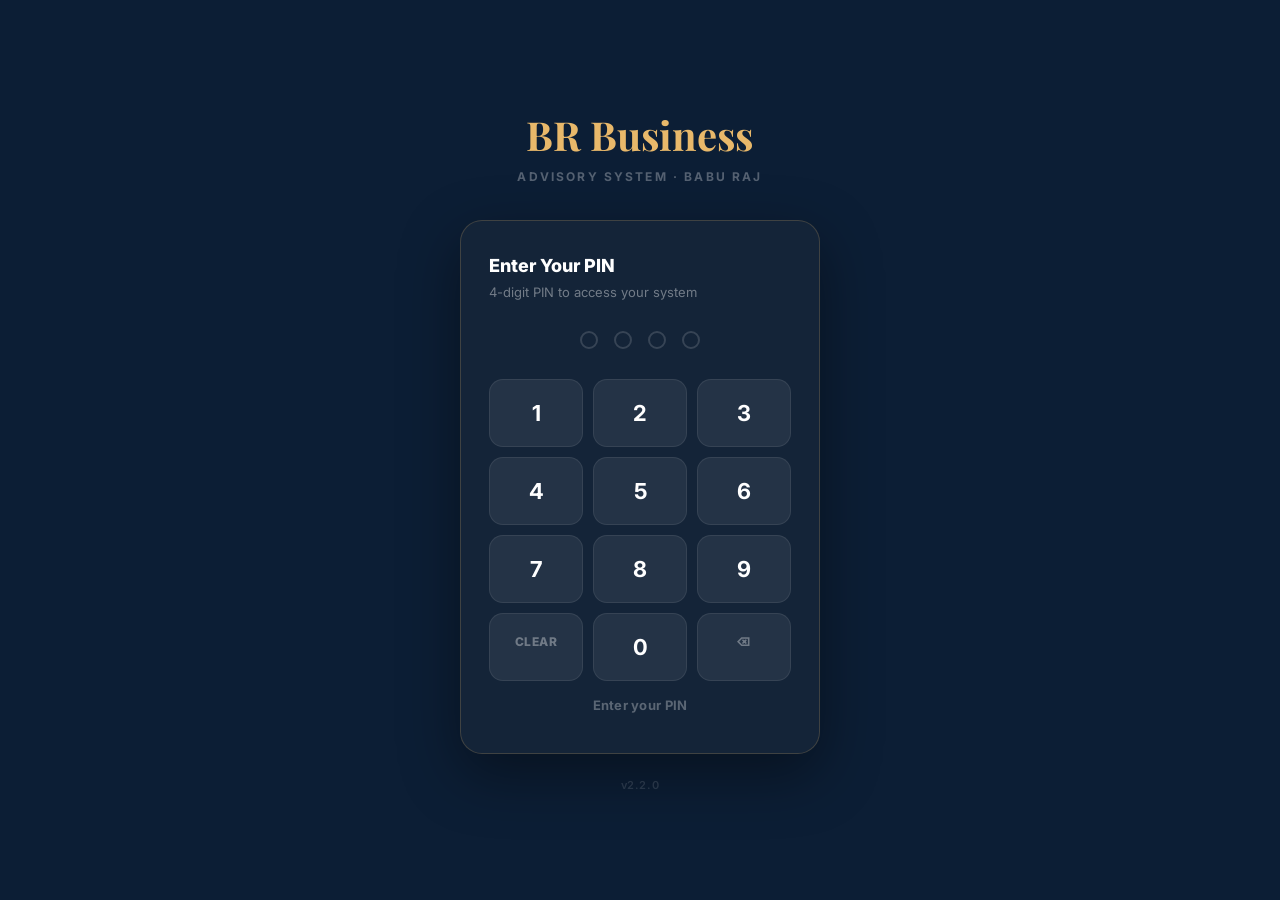
==== commit 8a97d1e5: "Rename Quick FNA to Quick Check and update text - session4" ====
--- a/calculators.html
+++ b/calculators.html
@@ -69,8 +69,8 @@
 
 <!-- TABS: Quick / Detailed -->
 <div class="tabs">
-  <div class="tab active" onclick="swFnaTab('quick',this)">⚡ Quick FNA</div>
-  <div class="tab" onclick="swFnaTab('detail',this)">📋 Detailed FNA</div>
+  <div class="tab active" onclick="swFnaTab('quick',this)">⚡ Quick Check</div>
+  <div class="tab" onclick="swFnaTab('detail',this)">📋 Detailed Review</div>
   <div class="tab" onclick="swFnaTab('report',this)">📄 Report</div>
 </div>
 
@@ -79,9 +79,9 @@
      ══════════════════════════════════════════════════ -->
 <div id="panel-quick" class="panel active">
   <div class="fna-hero">
-    <div style="font-size:11px;opacity:0.6;text-transform:uppercase;letter-spacing:0.1em;font-weight:700;margin-bottom:4px;">Quick FNA — 5 Minutes</div>
-    <div style="font-family:'Playfair Display',serif;font-size:20px;font-weight:700;margin-bottom:4px;">Is there a gap worth addressing?</div>
-    <div style="font-size:13px;opacity:0.75;line-height:1.6;">Six questions. Instant result. Use this in first meetings, referral introductions, or over the phone to qualify the need and book the detailed review.</div>
+    <div style="font-size:11px;opacity:0.6;text-transform:uppercase;letter-spacing:0.1em;font-weight:700;margin-bottom:4px;">Quick Check · 3 Minutes</div>
+    <div style="font-family:'Playfair Display',serif;font-size:20px;font-weight:700;margin-bottom:4px;">Is there a picture worth completing?</div>
+    <div style="font-size:13px;opacity:0.75;line-height:1.6;">Four questions. Instant result. Use this in first meetings or over the phone to qualify the need.</div>
   </div>
 
   <div class="card">
@@ -94,8 +94,8 @@
       <div class="fg"><label class="fl">Number of Dependants</label><input type="number" class="fi" id="q_dep" placeholder="3" oninput="calcQuick()"></div>
     </div>
     <div class="fr2">
-      <div class="fg"><label class="fl">Total Existing Cover (AED)</label><input type="number" class="fi" id="q_cov" placeholder="0" oninput="calcQuick()"></div>
-      <div class="fg"><label class="fl">Liquid Savings (AED)</label><input type="number" class="fi" id="q_sav" placeholder="0" oninput="calcQuick()"></div>
+      <div class="fg" style="display:none"><label class="fl">Total Existing Cover (AED)</label><input type="number" class="fi" id="q_cov" placeholder="0" oninput="calcQuick()"></div>
+      <div class="fg" style="display:none"><label class="fl">Liquid Savings (AED)</label><input type="number" class="fi" id="q_sav" placeholder="0" oninput="calcQuick()"></div>
     </div>
     <div id="quickResult"></div>
   </div>
@@ -427,7 +427,7 @@
   }
   var deps=parseInt(selectedC.dependantsUAE||0)+parseInt(selectedC.dependantsHome||0);
   if(deps>0)setChildren(Math.min(deps,4));
-  // Quick FNA pre-fill
+  // Quick Check pre-fill
   if(selectedC.incomeBand){document.getElementById('q_inc').value=selectedC.incomeBand;}
   if(age){document.getElementById('q_age').value=age;}
   if(deps){document.getElementById('q_dep').value=deps;}
@@ -514,7 +514,7 @@
   }
 }
 
-// ── QUICK FNA ──────────────────────────────────────────
+// ── QUICK PROTECTION CHECK ─────────────────────────────
 function calcQuick(){
   var inc=parseFloat(document.getElementById('q_inc').value)||0;
   var exp=parseFloat(document.getElementById('q_exp').value)||0;
@@ -532,22 +532,69 @@
   var totalHave=cov+sav;
   var gap=Math.max(0,totalNeed-totalHave);
   var pct=totalHave>0?Math.round(totalHave/totalNeed*100):0;
-  var cls=pct>=80?'traffic-green':pct>=40?'traffic-amber':'traffic-red';
-  var icon=pct>=80?'🟢':pct>=40?'🟡':'🔴';
-  var msg=pct>=80?'Well protected — a detailed review will confirm the specifics':pct>=40?'Partial gap — a detailed FNA will quantify what needs to be addressed':'Significant gap — this family is materially underprotected';
   var cname=selectedC?selectedC.name:'this client';
+
+  // Score ring values
+  var ringCol=pct>=80?'#0D6B3A':pct>=40?'#C9893A':'#C04444';
+  var needBg =pct>=80?'linear-gradient(135deg,#0a3d20,#0D6B3A)':pct>=40?'linear-gradient(135deg,#7a3800,#b5610a)':'linear-gradient(135deg,#5a0a0a,#C04444)';
+  var scoreLabel=pct>=80?'Well protected':pct>=40?'Partially protected':'Significant exposure';
+  var scoreSub  =pct>=80?'Strong foundation. A detailed review will confirm cover is current.':pct>=40?'Some cover in place — meaningful exposure remains.':'The picture is largely incomplete.';
+    var advisorScript=pct>=80?
+    'Based on what you have shared, you are in a better position than most families I meet. Let us do a full review to confirm everything is still aligned with your situation today.' :
+    pct>=40?
+    'There is already something in place — which is good. But there is still a meaningful gap between what is protected and what your family would actually need. That is exactly what a full 20-minute review would map out precisely.' :
+    'Based on your income and family situation, there is a meaningful gap between what is in place and what would actually protect your family. I would like to do a full 20-minute review to give you the exact numbers.';
+  var nextStepText=pct>=80?
+    'Book a full review to verify cover is current and properly structured.' :
+    pct>=40?
+    'Book a full Family Protection Review to map the complete picture.' :
+    'Book a full Family Protection Review this week. The numbers change with age.';
+  var dashOffset=(226-(226*pct/100)).toFixed(1);
+
   document.getElementById('quickResult').innerHTML=
-    '<div class="'+cls+'" style="margin-top:14px;">'+
-      '<div style="font-size:32px;margin-bottom:6px;">'+icon+'</div>'+
-      '<div style="font-size:13px;font-weight:700;color:var(--ink2);margin-bottom:10px;">'+msg+'</div>'+
-      '<div style="font-family:Playfair Display,serif;font-size:26px;font-weight:700;color:var(--navy);">Est. Gap: AED '+Math.round(gap).toLocaleString()+'</div>'+
-      '<div style="font-size:12px;color:var(--ink3);margin-top:4px;">Protection coverage: '+pct+'% of estimated need</div>'+
-    '</div>'+
-    '<div style="background:var(--off);border-radius:10px;padding:12px 14px;margin-top:10px;border:1px solid var(--border);">'+
-      '<div style="font-size:12px;font-weight:800;color:var(--navy);margin-bottom:6px;">NEXT STEP</div>'+
-      '<div style="font-size:13px;color:var(--ink2);line-height:1.6;margin-bottom:10px;">"Based on these numbers, '+cname+' — there appears to be a gap worth addressing properly. I\'d like to do a full 20-minute Financial Needs Analysis with you to give you an exact picture. When works for you this week?"</div>'+
-      '<button onclick="swFnaTab(\'detail\',document.querySelectorAll(\'.tab\')[1])" class="btn btn-p btn-full">Open Detailed FNA →</button>'+
-    '</div>';
+    // Protection Score Ring
+    '<div style="background:white;border-radius:14px;padding:16px;margin-top:14px;border:1.5px solid var(--border);box-shadow:0 2px 8px rgba(0,0,0,.07);">'+
+      '<div style="display:flex;align-items:center;gap:16px;">'+
+        '<div style="position:relative;width:88px;height:88px;flex-shrink:0;">'+
+          '<svg width="88" height="88" viewBox="0 0 88 88" style="transform:rotate(-90deg)">'+
+            '<circle cx="44" cy="44" r="36" fill="none" stroke="#eee" stroke-width="7"/>'+
+            '<circle cx="44" cy="44" r="36" fill="none" stroke="'+ringCol+'" stroke-width="7" stroke-linecap="round" stroke-dasharray="226" stroke-dashoffset="'+dashOffset+'"/>'+
+          '</svg>'+
+          '<div style="position:absolute;inset:0;display:flex;align-items:center;justify-content:center;font-size:18px;font-weight:900;color:var(--navy);">'+pct+'%</div>'+
+        '</div>'+
+        '<div style="flex:1;">'+
+          '<div style="font-size:14px;font-weight:800;color:var(--navy);margin-bottom:4px;">'+scoreLabel+'</div>'+
+          '<div style="font-size:12px;color:var(--ink3);line-height:1.5;">'+scoreSub+'</div>'+
+        '</div>'+
+      '</div>'+
+    '</div>'+
+    // What needs securing
+    '<div style="background:'+needBg+';border-radius:14px;padding:18px;margin-top:10px;">'+
+      '<div style="font-size:10px;font-weight:800;letter-spacing:.08em;opacity:.8;text-transform:uppercase;margin-bottom:6px;color:white;">What needs securing <button onclick="showInfo(this)" data-info="need" style="background:rgba(255,255,255,.2);border:none;border-radius:50%;width:18px;height:18px;color:white;font-size:10px;font-weight:700;cursor:pointer;vertical-align:middle;">i</button></div>'+
+      '<div style="font-family:Playfair Display,serif;font-size:28px;font-weight:700;color:white;">AED '+gap.toLocaleString()+'</div>'+
+      '<div style="font-size:12px;opacity:.7;margin-top:4px;color:white;">Against a total need of AED '+Math.round(totalNeed).toLocaleString()+'</div>'+
+    '</div>'+
+    // What changes if this waits 12 months
+    '<div style="background:#fff8ec;border:1.5px solid #E8B86A;border-radius:12px;padding:14px;margin-top:10px;">'+
+      '<div style="font-size:11px;font-weight:800;color:#B5610A;margin-bottom:8px;">⏱ What changes if this waits 12 months?</div>'+
+      '<div style="display:flex;justify-content:space-between;font-size:12px;padding:4px 0;border-bottom:1px solid rgba(0,0,0,.06);">'+
+        '<span style="color:var(--ink2);">Additional exposure</span><span style="font-weight:700;color:#B5610A;">AED '+(Math.round(inc*12)).toLocaleString()+'</span></div>'+
+      '<div style="display:flex;justify-content:space-between;font-size:12px;padding:4px 0;border-bottom:1px solid rgba(0,0,0,.06);">'+
+        '<span style="color:var(--ink2);">Age at next review</span><span style="font-weight:700;color:#B5610A;">'+(age+1)+' — premiums increase</span></div>'+
+      '<div style="display:flex;justify-content:space-between;font-size:12px;padding:4px 0;">'+
+        '<span style="color:var(--ink2);">Premium impact</span><span style="font-weight:700;color:#B5610A;">Increases — age-rated</span></div>'+
+    '</div>'+
+    // Advisor script (private — purple)
+    '<div style="background:#f5f0ff;border:1.5px solid #c4a8e0;border-radius:12px;padding:14px;margin-top:10px;">'+
+      '<div style="font-size:10px;font-weight:800;letter-spacing:.07em;color:#6a2a9a;text-transform:uppercase;margin-bottom:6px;">🟣 Advisor · What to say</div>'+
+      '<div style="font-size:13px;color:#3a1a5a;line-height:1.6;font-style:italic;">'+advisorScript+'</div>'+
+    '</div>'+
+    // Next step
+    '<div style="background:white;border-left:4px solid #C9893A;border-radius:0 12px 12px 0;padding:14px;margin-top:10px;border-top:1.5px solid var(--border);border-right:1.5px solid var(--border);border-bottom:1.5px solid var(--border);">'+
+      '<div style="font-size:10px;font-weight:800;letter-spacing:.07em;color:#C9893A;text-transform:uppercase;margin-bottom:5px;">Next Step</div>'+
+      '<div style="font-size:13px;color:var(--ink2);line-height:1.6;font-style:italic;">'+nextStepText+'</div>'+
+    '</div>'+
+    '<button onclick="swFnaTab(\'detail\',document.querySelectorAll(\'.tab\')[1])" class="btn btn-p btn-full" style="margin-top:10px;">Open Detailed Review →</button>';
 }
 
 // ── MODULE 1: INCOME REPLACEMENT ──────────────────────
@@ -805,7 +852,7 @@
       '<div style="font-size:12px;opacity:0.9;font-style:italic;">"Does this level of protection feel right for your family?"</div>'+
     '</div>'+
     '<div style="display:flex;gap:8px;flex-wrap:wrap;">'+
-      (selectedC&&selectedC.phone?'<a href="'+U.waLink(selectedC.phone,'Dear '+cname+',\n\nHere is a summary of your Financial Needs Analysis completed today.\n\nTotal protection gap: AED '+Math.round(total).toLocaleString()+'\n\nI will send the full report shortly.\n\n— Babu Raj\nCert CII | AIA/CII UK | AIA/LIMRA USA')+'" target="_blank" class="btn btn-wa">💬 WhatsApp Summary</a>':'')+
+      (selectedC&&selectedC.phone?'<a href="'+U.waLink(selectedC.phone,'Dear '+cname+',\n\nHere is a summary of your Financial Needs Analysis completed today.\n\nTotal protection gap: AED '+Math.round(total).toLocaleString()+'\n\nI will send the full report shortly.\n\n— Babu Raj\nCert CII · AIA/CII UK · AIA/LIMRA USA')+'" target="_blank" class="btn btn-wa">💬 WhatsApp Summary</a>':'')+
       '<button onclick="saveToContact('+Math.round(total)+')" class="btn btn-p">💾 Save to Record</button>'+
     '</div>';
   document.getElementById('proposalOutput').scrollIntoView({behavior:'smooth'});
@@ -955,6 +1002,67 @@
   toast('✅ FNA saved to '+selectedC.name+"'s record");
 }
 
+// ── [i] INFO MODALS ─────────────────────────────────────
+var INFO_DATA = {
+  need: {
+    title: 'What needs securing',
+    body: 'The estimated gap between what this family needs to maintain their lifestyle and what is currently in place. Includes income replacement, emergency fund, and education costs, minus any existing cover and liquid savings.',
+    formula: 'Total Need = Income Replacement + Emergency Fund + Education\n− Existing Cover − Liquid Savings'
+  },
+  income: {
+    title: 'Monthly Income',
+    body: 'The gross monthly income this person earns. This is the foundation of the protection picture — it determines how much income would be lost if they were unable to work or passed away.',
+    formula: 'Income Replacement = Monthly Expenses × 12 × Protection Years'
+  },
+  gap1: {
+    title: 'Income Replacement Gap',
+    body: 'Based on the Human Life Value method — the present value of income this person would have earned, inflation-adjusted. This is the most widely accepted method for life cover calculation.',
+    formula: 'Gross Need = Monthly Expenses × 12 × Years × Inflation Factor\nGap = Gross Need − Existing Life Cover − Savings'
+  },
+  gap2: {
+    title: 'Education Fund',
+    body: 'Total cost of educating each child including university. UAE private school + university typically costs AED 35,000–120,000 per year. Education inflation runs at 7% per year — built into this calculation.',
+    formula: 'Per Child = Annual Cost × Duration × (1.07)^Years Until University'
+  },
+  gap3: {
+    title: 'Critical Illness',
+    body: 'If diagnosed with cancer, heart attack, or stroke — income stops but expenses continue. UAE has no state disability benefit. This covers the income loss during recovery plus medical costs not covered by employer insurance.',
+    formula: 'Gap = (Monthly Income × Recovery Months) + Medical Costs − Existing CI Cover'
+  },
+  gap4: {
+    title: 'Disability Protection',
+    body: 'There is no state disability benefit in the UAE. If permanently disabled, the entire remaining working income is at risk. This is consistently the most underinsured area across the UAE market.',
+    formula: 'Total Lost = Monthly Income × 12 × Years to Retirement\nGap = Total Lost − Existing Cover − Savings'
+  },
+  gap5: {
+    title: 'Emergency Fund',
+    body: 'The liquid buffer needed to survive job loss, medical emergency, or unexpected expense without touching long-term investments or going into debt. 6–12 months of expenses is the standard recommendation.',
+    formula: 'Target = Monthly Expenses × Months Required\nGap = Target − Current Liquid Savings'
+  },
+  gap6: {
+    title: 'Retirement Fund',
+    body: 'DEWS (end-of-service) is not a pension. It typically covers 1–3 months of final salary. This calculates the corpus needed to generate the desired retirement income, then deducts projected savings growth.',
+    formula: 'Corpus = Monthly Income × 12 × Retirement Years\nGap = Corpus − Projected Savings at Retirement'
+  }
+};
+
+function showInfo(keyOrEl) {
+  var key = typeof keyOrEl === 'string' ? keyOrEl : keyOrEl.getAttribute('data-info');
+  var d = INFO_DATA[key];
+  if (!d) return;
+  var html =
+    '<div style="font-size:18px;font-weight:800;color:var(--navy);margin-bottom:10px;">'+d.title+'</div>'+
+    '<div style="font-size:14px;color:var(--ink2);line-height:1.7;margin-bottom:12px;">'+d.body+'</div>'+
+    (d.formula?'<div style="background:#f0f4f8;border-radius:10px;padding:12px;font-size:12px;font-family:monospace;color:var(--navy);white-space:pre-line;">'+d.formula+'</div>':'')+
+    '<button onclick="closeMod()" class="btn btn-p btn-full" style="margin-top:16px;">Got it</button>';
+  openMod(html);
+}
+
+function closeMod() {
+  document.getElementById('mOv').classList.remove('open');
+}
+
+
 function toast(msg,dur){dur=dur||2500;var t=document.getElementById('toast');t.textContent=msg;t.classList.add('show');setTimeout(function(){t.classList.remove('show');},dur);}
 
 init();
